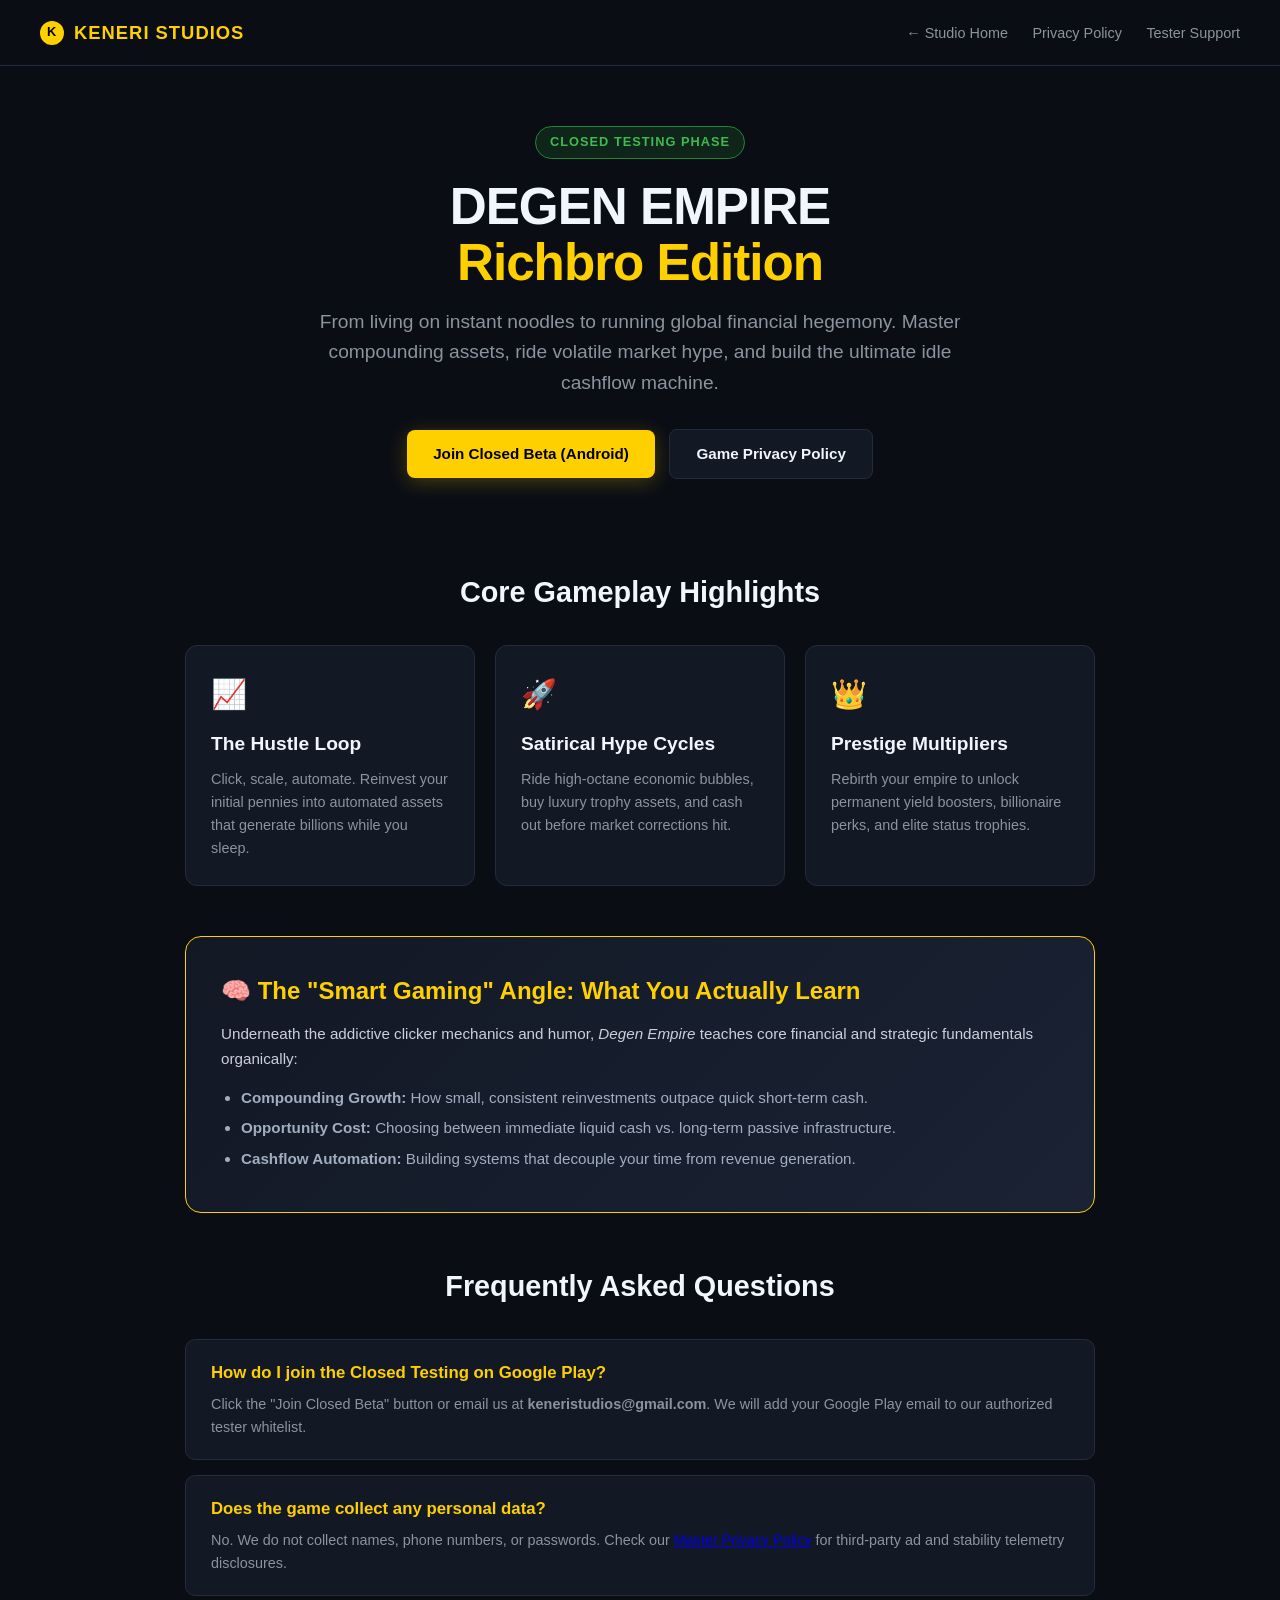
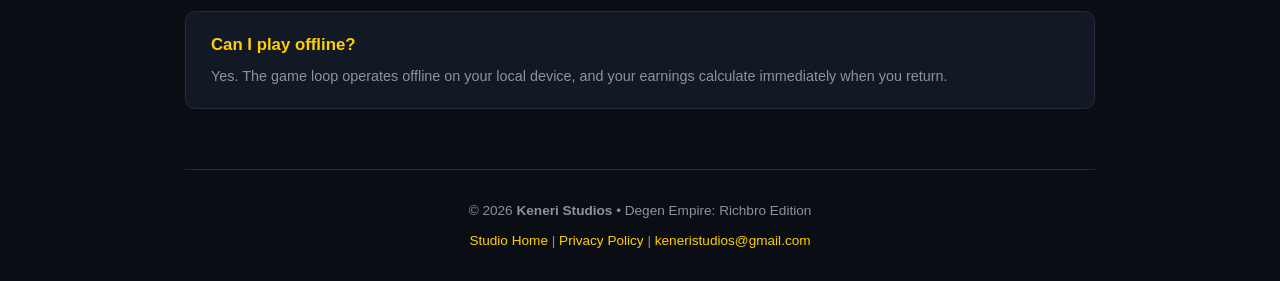
==== degen-empire.html @ 030a640e "Create degen-empire.html" ====
<!DOCTYPE html>
<html lang="en">
<head>
    <meta charset="UTF-8">
    <meta name="viewport" content="width=device-width, initial-scale=1.0">
    <title>Degen Empire: Richbro Edition | Keneri Studios</title>
    <meta name="description" content="Official game page for Degen Empire: Richbro Edition by Keneri Studios. Build your empire, master satirical economics, and dominate the leaderboard.">
    <style>
        :root {
            --bg-base: #0a0d14;
            --bg-card: #121824;
            --canary-gold: #ffd000;
            --canary-glow: rgba(255, 208, 0, 0.25);
            --text-main: #f0f6fc;
            --text-muted: #8b949e;
            --border-color: #232b3e;
            --accent-green: #238636;
        }

        * { box-sizing: border-box; margin: 0; padding: 0; }
        body { font-family: -apple-system, BlinkMacSystemFont, 'Segoe UI', Roboto, Helvetica, Arial, sans-serif; background-color: var(--bg-base); color: var(--text-main); line-height: 1.6; }
        
        nav { display: flex; justify-content: space-between; align-items: center; padding: 18px 40px; background: rgba(10, 13, 20, 0.95); border-bottom: 1px solid var(--border-color); }
        .logo { display: flex; align-items: center; gap: 10px; font-size: 1.15rem; font-weight: 800; color: var(--canary-gold); text-decoration: none; letter-spacing: 1px; }
        .logo-icon { width: 24px; height: 24px; background: var(--canary-gold); border-radius: 50%; display: inline-flex; align-items: center; justify-content: center; color: #000; font-weight: 900; font-size: 0.8rem; }
        .nav-links a { color: var(--text-muted); text-decoration: none; margin-left: 20px; font-size: 0.9rem; font-weight: 500; }
        .nav-links a:hover { color: var(--canary-gold); }

        .container { max-width: 950px; margin: 0 auto; padding: 0 20px; }

        /* Game Hero */
        .game-hero { text-align: center; padding: 60px 20px 40px; }
        .badge { display: inline-block; background: rgba(35, 134, 54, 0.2); border: 1px solid var(--accent-green); color: #3fb950; font-size: 0.8rem; font-weight: 700; padding: 5px 14px; border-radius: 20px; text-transform: uppercase; letter-spacing: 1px; margin-bottom: 20px; }
        .game-hero h1 { font-size: 3.2rem; font-weight: 900; line-height: 1.1; margin-bottom: 15px; letter-spacing: -1px; }
        .game-hero h1 span { color: var(--canary-gold); }
        .game-hero p { font-size: 1.2rem; color: var(--text-muted); max-width: 650px; margin: 0 auto 30px; }
        
        .btn { display: inline-flex; align-items: center; justify-content: center; padding: 12px 26px; border-radius: 8px; font-size: 0.95rem; font-weight: 700; text-decoration: none; transition: transform 0.15s; }
        .btn-primary { background: var(--canary-gold); color: #000; box-shadow: 0 4px 20px var(--canary-glow); }
        .btn-primary:hover { transform: translateY(-2px); }
        .btn-secondary { background: var(--bg-card); color: var(--text-main); border: 1px solid var(--border-color); margin-left: 10px; }
        .btn-secondary:hover { border-color: var(--canary-gold); }

        /* Highlights Grid */
        .section-title { font-size: 1.8rem; font-weight: 800; text-align: center; margin: 50px 0 30px; }
        .highlights-grid { display: grid; grid-template-columns: repeat(auto-fit, minmax(260px, 1fr)); gap: 20px; }
        .highlight-card { background: var(--bg-card); border: 1px solid var(--border-color); border-radius: 12px; padding: 25px; }
        .highlight-icon { font-size: 1.8rem; margin-bottom: 12px; }
        .highlight-card h3 { font-size: 1.2rem; color: var(--text-main); margin-bottom: 8px; }
        .highlight-card p { font-size: 0.9rem; color: var(--text-muted); }

        /* Edutainment Banner */
        .edu-box { background: linear-gradient(135deg, #121824 0%, #1a2234 100%); border: 1px solid var(--canary-gold); border-radius: 16px; padding: 35px; margin: 50px 0; }
        .edu-box h3 { font-size: 1.5rem; color: var(--canary-gold); margin-bottom: 12px; }
        .edu-box p { color: #ccd0db; font-size: 0.95rem; margin-bottom: 15px; }
        .edu-list { margin-left: 20px; color: #a0aec0; font-size: 0.95rem; }
        .edu-list li { margin-bottom: 6px; }

        /* FAQ */
        .faq-grid { display: grid; gap: 15px; margin-bottom: 50px; }
        .faq-card { background: var(--bg-card); border: 1px solid var(--border-color); border-radius: 10px; padding: 20px 25px; }
        .faq-card h4 { font-size: 1.05rem; color: var(--canary-gold); margin-bottom: 6px; }
        .faq-card p { font-size: 0.9rem; color: var(--text-muted); }

        footer { text-align: center; margin-top: 60px; color: var(--text-muted); font-size: 0.85rem; border-top: 1px solid var(--border-color); padding: 30px 20px; }
        footer a { color: var(--canary-gold); text-decoration: none; }
    </style>
</head>
<body>

    <nav>
        <a href="index.html" class="logo">
            <span class="logo-icon">K</span>
            KENERI STUDIOS
        </a>
        <div class="nav-links">
            <a href="index.html">&larr; Studio Home</a>
            <a href="privacy-policy.html">Privacy Policy</a>
            <a href="mailto:keneristudios@gmail.com">Tester Support</a>
        </div>
    </nav>

    <div class="container">

        <!-- Game Hero -->
        <div class="game-hero">
            <span class="badge">Closed Testing Phase</span>
            <h1>DEGEN EMPIRE<br><span>Richbro Edition</span></h1>
            <p>From living on instant noodles to running global financial hegemony. Master compounding assets, ride volatile market hype, and build the ultimate idle cashflow machine.</p>
            <div>
                <a href="mailto:keneristudios@gmail.com?subject=Degen%20Empire%20Closed%20Beta%20Tester%20Request" class="btn btn-primary">Join Closed Beta (Android)</a>
                <a href="privacy-policy.html" class="btn btn-secondary">Game Privacy Policy</a>
            </div>
        </div>

        <!-- Features Grid -->
        <h2 class="section-title">Core Gameplay Highlights</h2>
        <div class="highlights-grid">
            <div class="highlight-card">
                <div class="highlight-icon">📈</div>
                <h3>The Hustle Loop</h3>
                <p>Click, scale, automate. Reinvest your initial pennies into automated assets that generate billions while you sleep.</p>
            </div>
            <div class="highlight-card">
                <div class="highlight-icon">🚀</div>
                <h3>Satirical Hype Cycles</h3>
                <p>Ride high-octane economic bubbles, buy luxury trophy assets, and cash out before market corrections hit.</p>
            </div>
            <div class="highlight-card">
                <div class="highlight-icon">👑</div>
                <h3>Prestige Multipliers</h3>
                <p>Rebirth your empire to unlock permanent yield boosters, billionaire perks, and elite status trophies.</p>
            </div>
        </div>

        <!-- Edutainment Callout -->
        <div class="edu-box">
            <h3>🧠 The "Smart Gaming" Angle: What You Actually Learn</h3>
            <p>Underneath the addictive clicker mechanics and humor, <em>Degen Empire</em> teaches core financial and strategic fundamentals organically:</p>
            <ul class="edu-list">
                <li><strong>Compounding Growth:</strong> How small, consistent reinvestments outpace quick short-term cash.</li>
                <li><strong>Opportunity Cost:</strong> Choosing between immediate liquid cash vs. long-term passive infrastructure.</li>
                <li><strong>Cashflow Automation:</strong> Building systems that decouple your time from revenue generation.</li>
            </ul>
        </div>

        <!-- FAQ -->
        <h2 class="section-title">Frequently Asked Questions</h2>
        <div class="faq-grid">
            <div class="faq-card">
                <h4>How do I join the Closed Testing on Google Play?</h4>
                <p>Click the "Join Closed Beta" button or email us at <strong>keneristudios@gmail.com</strong>. We will add your Google Play email to our authorized tester whitelist.</p>
            </div>
            <div class="faq-card">
                <h4>Does the game collect any personal data?</h4>
                <p>No. We do not collect names, phone numbers, or passwords. Check our <a href="privacy-policy.html">Master Privacy Policy</a> for third-party ad and stability telemetry disclosures.</p>
            </div>
            <div class="faq-card">
                <h4>Can I play offline?</h4>
                <p>Yes. The game loop operates offline on your local device, and your earnings calculate immediately when you return.</p>
            </div>
        </div>

        <footer>
            <p>&copy; 2026 <strong>Keneri Studios</strong> &bull; Degen Empire: Richbro Edition</p>
            <p style="margin-top: 8px;"><a href="index.html">Studio Home</a> | <a href="privacy-policy.html">Privacy Policy</a> | <a href="mailto:keneristudios@gmail.com">keneristudios@gmail.com</a></p>
        </footer>

    </div>

</body>
</html>
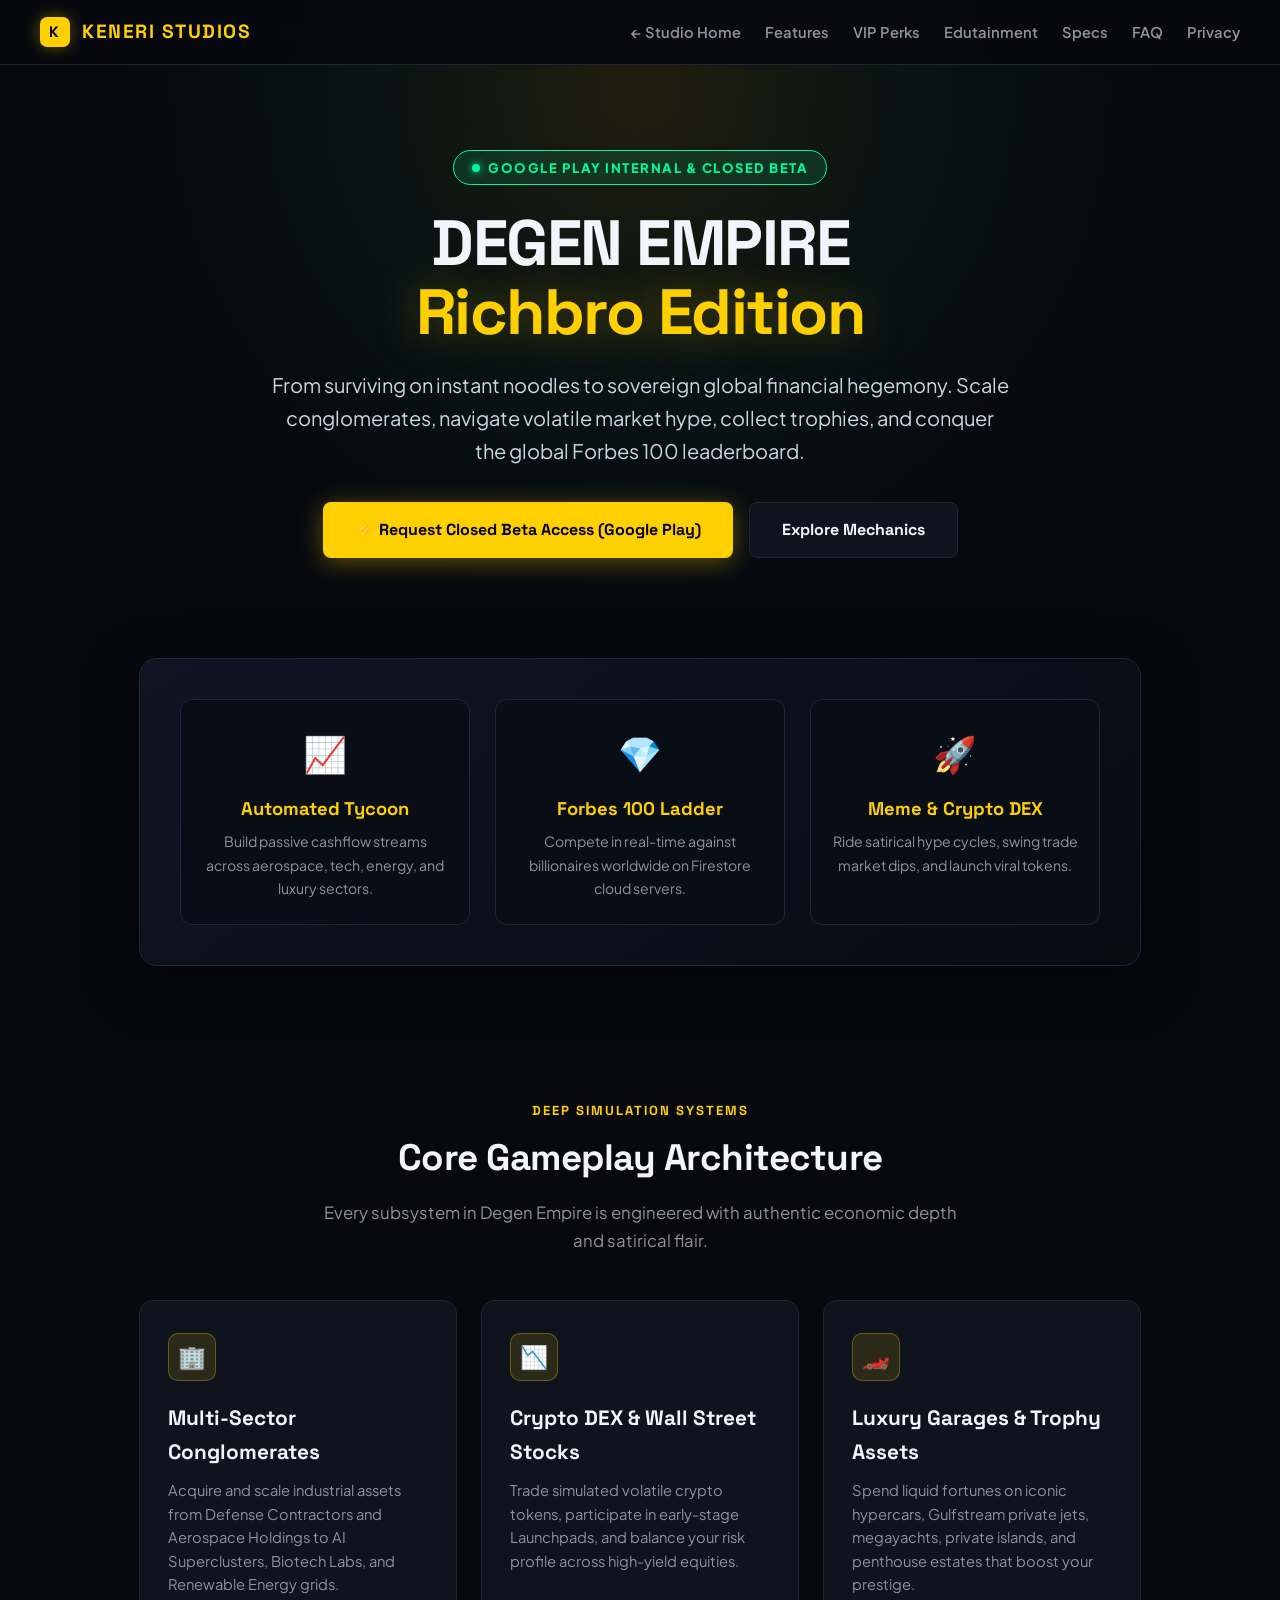
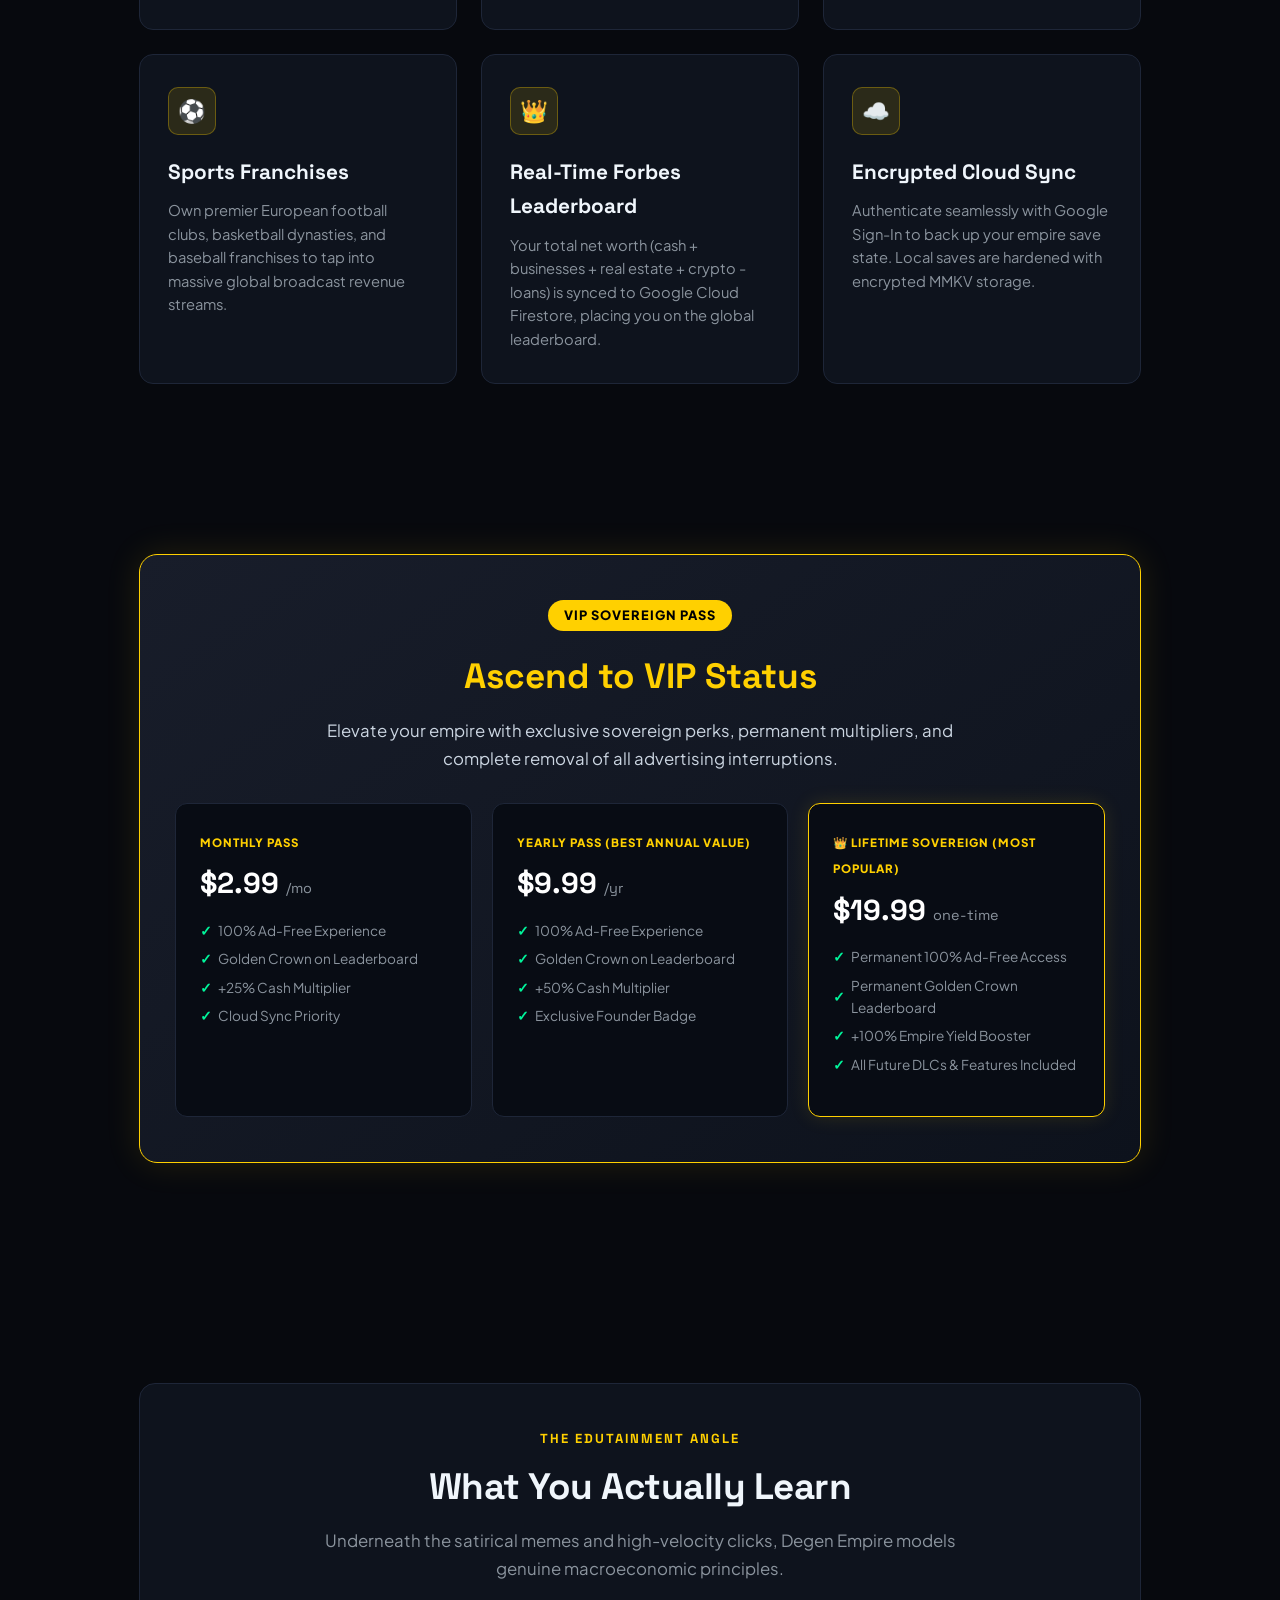
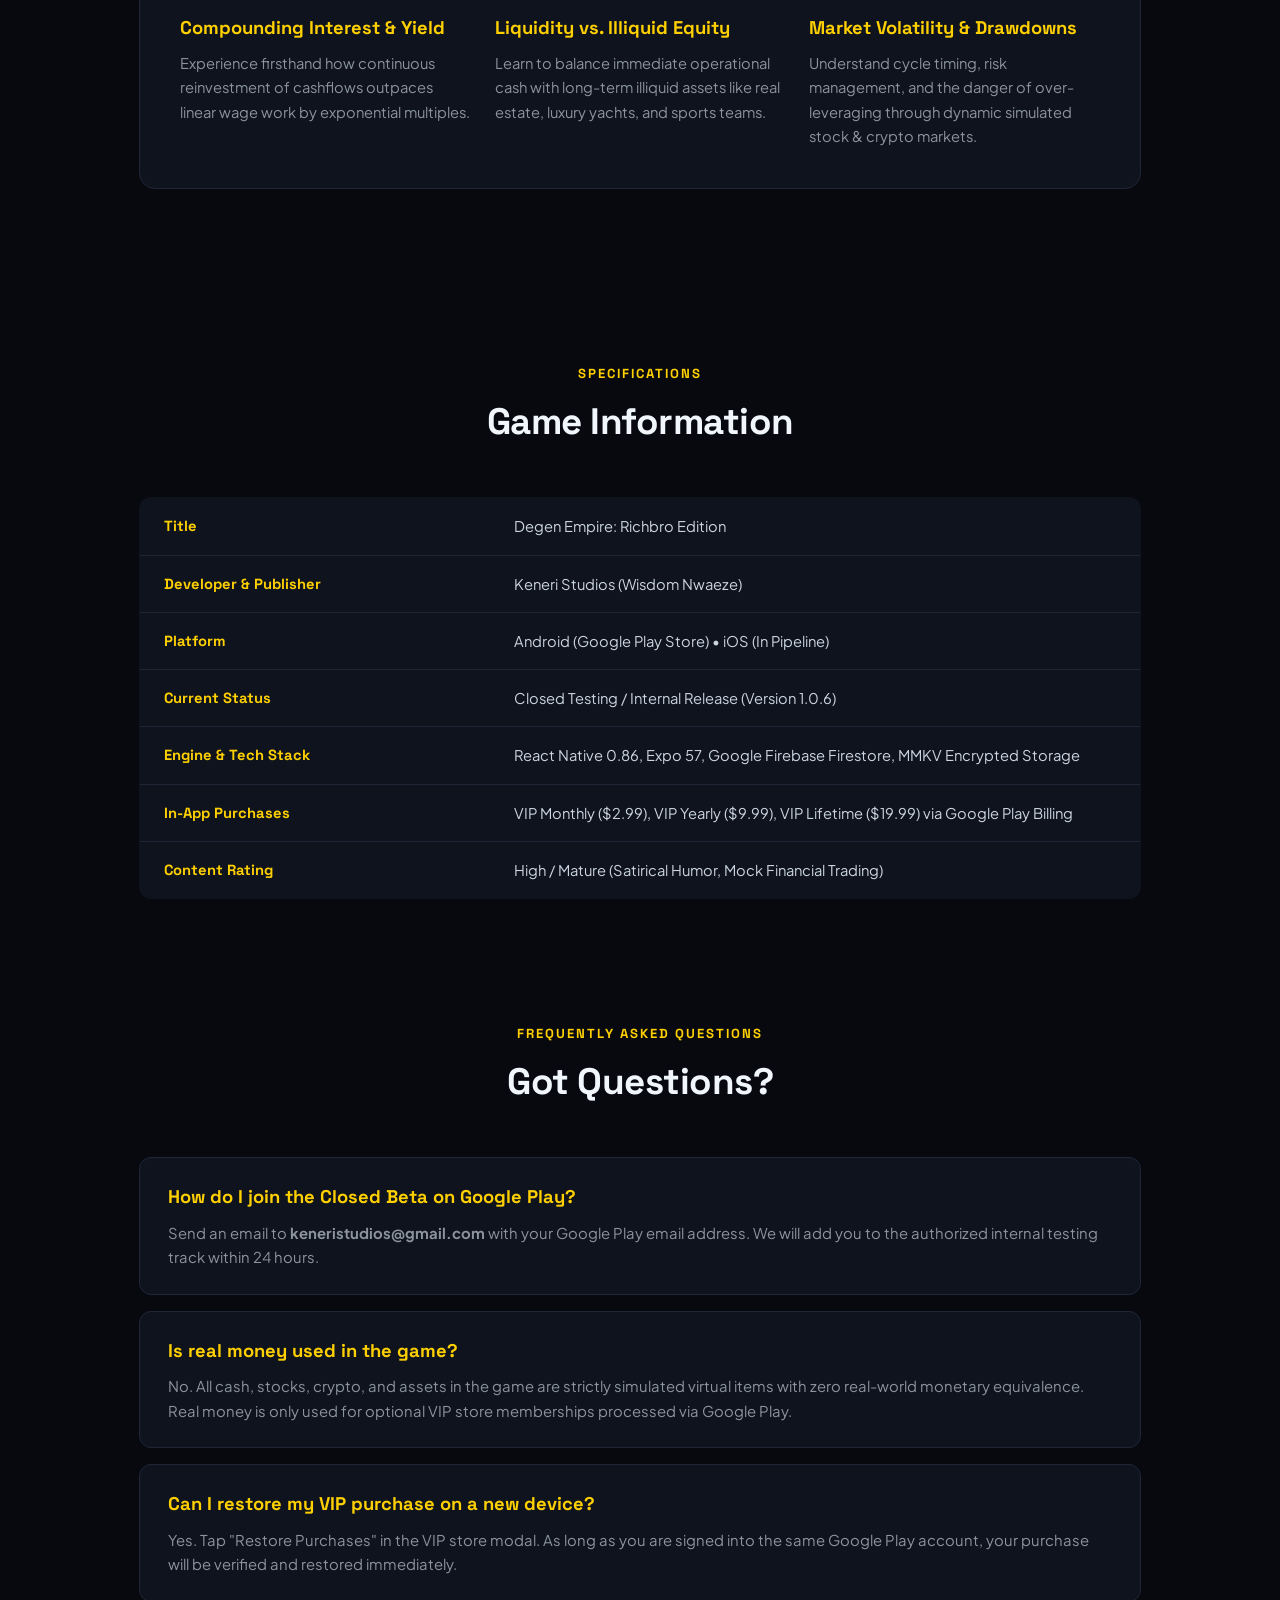
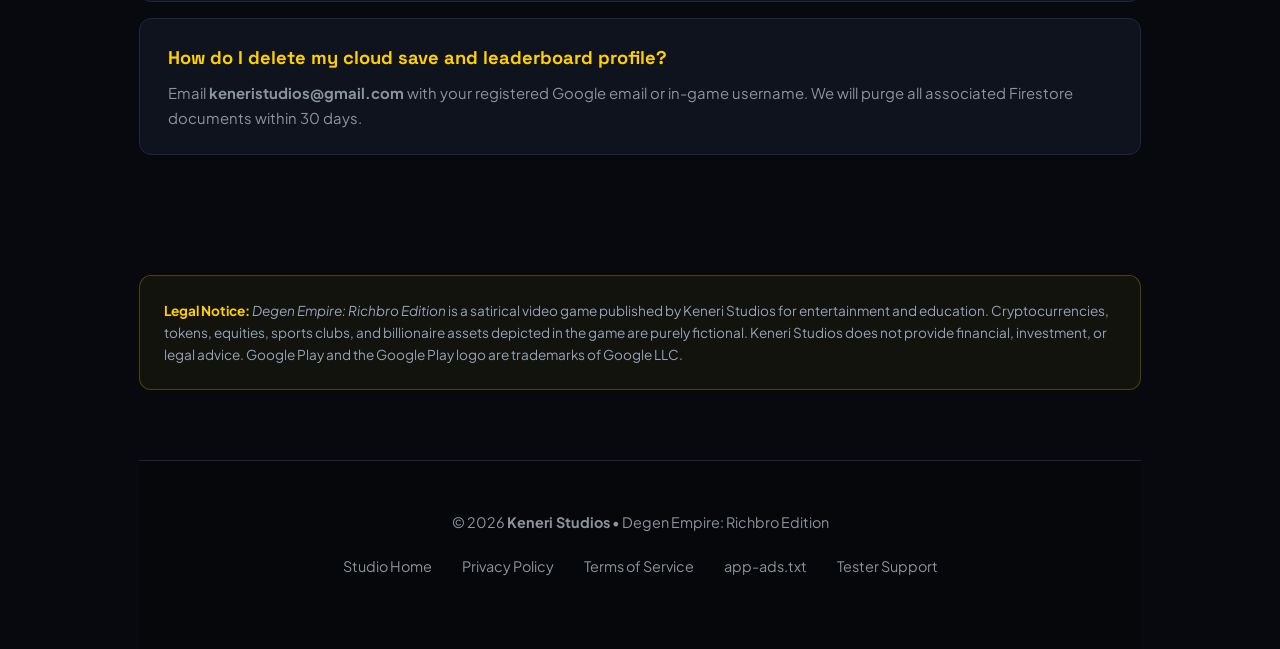
==== commit 7d6bc71b: "Redesign website: professional studio branding, comprehensive Degen Empire page, terms of service, a" ====
--- a/degen-empire.html
+++ b/degen-empire.html
@@ -3,71 +3,592 @@
 <head>
     <meta charset="UTF-8">
     <meta name="viewport" content="width=device-width, initial-scale=1.0">
-    <title>Degen Empire: Richbro Edition | Keneri Studios</title>
-    <meta name="description" content="Official game page for Degen Empire: Richbro Edition by Keneri Studios. Build your empire, master satirical economics, and dominate the leaderboard.">
+    <title>Degen Empire: Richbro Edition | Official Game Page | Keneri Studios</title>
+    <meta name="description" content="Official game page for Degen Empire: Richbro Edition by Keneri Studios. Master satirical economics, trade simulated crypto & stocks, scale conglomerates, and dominate the Forbes 100 leaderboard.">
+    <link rel="preconnect" href="https://fonts.googleapis.com">
+    <link rel="preconnect" href="https://fonts.gstatic.com" crossorigin>
+    <link href="https://fonts.googleapis.com/css2?family=Plus+Jakarta+Sans:wght@400;500;600;700;800;900&family=Space+Grotesk:wght@500;600;700;800;900&display=swap" rel="stylesheet">
     <style>
         :root {
-            --bg-base: #0a0d14;
-            --bg-card: #121824;
+            --bg-base: #07090e;
+            --bg-card: #0e131d;
+            --bg-card-glass: rgba(14, 19, 29, 0.75);
+            --bg-card-hover: #151d2c;
             --canary-gold: #ffd000;
-            --canary-glow: rgba(255, 208, 0, 0.25);
+            --canary-glow: rgba(255, 208, 0, 0.35);
+            --canary-muted: rgba(255, 208, 0, 0.12);
             --text-main: #f0f6fc;
             --text-muted: #8b949e;
-            --border-color: #232b3e;
-            --accent-green: #238636;
-        }
-
-        * { box-sizing: border-box; margin: 0; padding: 0; }
-        body { font-family: -apple-system, BlinkMacSystemFont, 'Segoe UI', Roboto, Helvetica, Arial, sans-serif; background-color: var(--bg-base); color: var(--text-main); line-height: 1.6; }
-        
-        nav { display: flex; justify-content: space-between; align-items: center; padding: 18px 40px; background: rgba(10, 13, 20, 0.95); border-bottom: 1px solid var(--border-color); }
-        .logo { display: flex; align-items: center; gap: 10px; font-size: 1.15rem; font-weight: 800; color: var(--canary-gold); text-decoration: none; letter-spacing: 1px; }
-        .logo-icon { width: 24px; height: 24px; background: var(--canary-gold); border-radius: 50%; display: inline-flex; align-items: center; justify-content: center; color: #000; font-weight: 900; font-size: 0.8rem; }
-        .nav-links a { color: var(--text-muted); text-decoration: none; margin-left: 20px; font-size: 0.9rem; font-weight: 500; }
-        .nav-links a:hover { color: var(--canary-gold); }
-
-        .container { max-width: 950px; margin: 0 auto; padding: 0 20px; }
+            --text-sub: #cbd5e1;
+            --border-color: #1e2638;
+            --border-glow: rgba(255, 208, 0, 0.25);
+            --accent-green: #00f59b;
+            --accent-cyan: #00d2ff;
+            --accent-purple: #9d4edd;
+        }
+
+        * { box-sizing: border-box; margin: 0; padding: 0; scroll-behavior: smooth; }
+        body {
+            font-family: 'Plus Jakarta Sans', -apple-system, BlinkMacSystemFont, 'Segoe UI', Roboto, sans-serif;
+            background-color: var(--bg-base);
+            color: var(--text-main);
+            line-height: 1.65;
+            -webkit-font-smoothing: antialiased;
+            overflow-x: hidden;
+        }
+
+        /* Ambient Background Glow */
+        .ambient-glow {
+            position: absolute;
+            top: 0;
+            left: 50%;
+            transform: translateX(-50%);
+            width: 100%;
+            max-width: 1100px;
+            height: 600px;
+            background: radial-gradient(circle at 50% 15%, rgba(255, 208, 0, 0.1) 0%, rgba(0, 245, 155, 0.04) 40%, transparent 70%);
+            pointer-events: none;
+            z-index: 0;
+        }
+
+        /* Navigation */
+        nav {
+            position: sticky;
+            top: 0;
+            z-index: 100;
+            display: flex;
+            justify-content: space-between;
+            align-items: center;
+            padding: 16px 40px;
+            background: rgba(7, 9, 14, 0.88);
+            backdrop-filter: blur(14px);
+            border-bottom: 1px solid var(--border-color);
+        }
+
+        .logo {
+            display: flex;
+            align-items: center;
+            gap: 12px;
+            font-size: 1.2rem;
+            font-weight: 800;
+            color: var(--canary-gold);
+            text-decoration: none;
+            letter-spacing: 1.5px;
+            font-family: 'Space Grotesk', sans-serif;
+        }
+
+        .logo-icon {
+            width: 30px;
+            height: 30px;
+            background: var(--canary-gold);
+            border-radius: 7px;
+            display: inline-flex;
+            align-items: center;
+            justify-content: center;
+            color: #000;
+            font-weight: 900;
+            font-size: 0.95rem;
+            box-shadow: 0 0 16px var(--canary-glow);
+        }
+
+        .nav-links {
+            display: flex;
+            gap: 24px;
+            align-items: center;
+        }
+
+        .nav-links a {
+            color: var(--text-muted);
+            text-decoration: none;
+            font-size: 0.92rem;
+            font-weight: 600;
+            transition: color 0.2s ease;
+        }
+
+        .nav-links a:hover {
+            color: var(--canary-gold);
+        }
+
+        .container {
+            max-width: 1050px;
+            margin: 0 auto;
+            padding: 0 24px;
+            position: relative;
+            z-index: 1;
+        }
 
         /* Game Hero */
-        .game-hero { text-align: center; padding: 60px 20px 40px; }
-        .badge { display: inline-block; background: rgba(35, 134, 54, 0.2); border: 1px solid var(--accent-green); color: #3fb950; font-size: 0.8rem; font-weight: 700; padding: 5px 14px; border-radius: 20px; text-transform: uppercase; letter-spacing: 1px; margin-bottom: 20px; }
-        .game-hero h1 { font-size: 3.2rem; font-weight: 900; line-height: 1.1; margin-bottom: 15px; letter-spacing: -1px; }
-        .game-hero h1 span { color: var(--canary-gold); }
-        .game-hero p { font-size: 1.2rem; color: var(--text-muted); max-width: 650px; margin: 0 auto 30px; }
-        
-        .btn { display: inline-flex; align-items: center; justify-content: center; padding: 12px 26px; border-radius: 8px; font-size: 0.95rem; font-weight: 700; text-decoration: none; transition: transform 0.15s; }
-        .btn-primary { background: var(--canary-gold); color: #000; box-shadow: 0 4px 20px var(--canary-glow); }
-        .btn-primary:hover { transform: translateY(-2px); }
-        .btn-secondary { background: var(--bg-card); color: var(--text-main); border: 1px solid var(--border-color); margin-left: 10px; }
-        .btn-secondary:hover { border-color: var(--canary-gold); }
-
-        /* Highlights Grid */
-        .section-title { font-size: 1.8rem; font-weight: 800; text-align: center; margin: 50px 0 30px; }
-        .highlights-grid { display: grid; grid-template-columns: repeat(auto-fit, minmax(260px, 1fr)); gap: 20px; }
-        .highlight-card { background: var(--bg-card); border: 1px solid var(--border-color); border-radius: 12px; padding: 25px; }
-        .highlight-icon { font-size: 1.8rem; margin-bottom: 12px; }
-        .highlight-card h3 { font-size: 1.2rem; color: var(--text-main); margin-bottom: 8px; }
-        .highlight-card p { font-size: 0.9rem; color: var(--text-muted); }
-
-        /* Edutainment Banner */
-        .edu-box { background: linear-gradient(135deg, #121824 0%, #1a2234 100%); border: 1px solid var(--canary-gold); border-radius: 16px; padding: 35px; margin: 50px 0; }
-        .edu-box h3 { font-size: 1.5rem; color: var(--canary-gold); margin-bottom: 12px; }
-        .edu-box p { color: #ccd0db; font-size: 0.95rem; margin-bottom: 15px; }
-        .edu-list { margin-left: 20px; color: #a0aec0; font-size: 0.95rem; }
-        .edu-list li { margin-bottom: 6px; }
+        .game-hero {
+            text-align: center;
+            padding: 85px 20px 60px;
+        }
+
+        .badge-beta {
+            display: inline-flex;
+            align-items: center;
+            gap: 8px;
+            background: rgba(0, 245, 155, 0.12);
+            border: 1px solid var(--accent-green);
+            color: var(--accent-green);
+            padding: 6px 18px;
+            border-radius: 50px;
+            font-size: 0.82rem;
+            font-weight: 800;
+            text-transform: uppercase;
+            letter-spacing: 1.5px;
+            margin-bottom: 24px;
+        }
+
+        .badge-beta span {
+            width: 8px;
+            height: 8px;
+            background: var(--accent-green);
+            border-radius: 50%;
+            display: inline-block;
+            box-shadow: 0 0 8px var(--accent-green);
+        }
+
+        .game-hero h1 {
+            font-family: 'Space Grotesk', sans-serif;
+            font-size: 4rem;
+            line-height: 1.08;
+            font-weight: 900;
+            margin-bottom: 20px;
+            letter-spacing: -1.5px;
+        }
+
+        .game-hero h1 span.gold {
+            color: var(--canary-gold);
+            text-shadow: 0 0 45px var(--canary-glow);
+        }
+
+        .game-hero p {
+            font-size: 1.25rem;
+            color: var(--text-sub);
+            max-width: 740px;
+            margin: 0 auto 35px;
+        }
+
+        .hero-actions {
+            display: flex;
+            justify-content: center;
+            gap: 16px;
+            flex-wrap: wrap;
+        }
+
+        /* Buttons */
+        .btn {
+            display: inline-flex;
+            align-items: center;
+            justify-content: center;
+            gap: 10px;
+            padding: 14px 32px;
+            border-radius: 8px;
+            font-size: 1rem;
+            font-weight: 700;
+            text-decoration: none;
+            transition: all 0.2s ease;
+            cursor: pointer;
+            font-family: 'Space Grotesk', sans-serif;
+        }
+
+        .btn-primary {
+            background: var(--canary-gold);
+            color: #000;
+            box-shadow: 0 4px 25px var(--canary-glow);
+        }
+
+        .btn-primary:hover {
+            transform: translateY(-2px);
+            box-shadow: 0 6px 30px rgba(255, 208, 0, 0.5);
+        }
+
+        .btn-secondary {
+            background: var(--bg-card);
+            color: var(--text-main);
+            border: 1px solid var(--border-color);
+        }
+
+        .btn-secondary:hover {
+            background: var(--bg-card-hover);
+            border-color: var(--canary-gold);
+            transform: translateY(-2px);
+        }
+
+        /* Hero Visual Mockup Card */
+        .mockup-card {
+            background: linear-gradient(145deg, #101524 0%, #080b12 100%);
+            border: 1px solid var(--border-color);
+            border-radius: 18px;
+            padding: 40px;
+            margin: 40px 0 70px;
+            display: grid;
+            grid-template-columns: repeat(3, 1fr);
+            gap: 25px;
+            text-align: center;
+            box-shadow: 0 15px 50px rgba(0, 0, 0, 0.6);
+        }
+
+        .mockup-item {
+            background: #090d16;
+            border: 1px solid var(--border-color);
+            border-radius: 12px;
+            padding: 24px 20px;
+            transition: border-color 0.2s ease;
+        }
+
+        .mockup-item:hover {
+            border-color: var(--canary-gold);
+        }
+
+        .mockup-item-icon {
+            font-size: 2.2rem;
+            margin-bottom: 12px;
+        }
+
+        .mockup-item h4 {
+            font-family: 'Space Grotesk', sans-serif;
+            font-size: 1.15rem;
+            color: var(--canary-gold);
+            margin-bottom: 6px;
+        }
+
+        .mockup-item p {
+            color: var(--text-muted);
+            font-size: 0.88rem;
+        }
+
+        /* Section Global */
+        section {
+            padding: 60px 0;
+        }
+
+        .section-header {
+            text-align: center;
+            margin-bottom: 45px;
+        }
+
+        .section-tag {
+            color: var(--canary-gold);
+            font-size: 0.82rem;
+            font-weight: 800;
+            text-transform: uppercase;
+            letter-spacing: 2px;
+            font-family: 'Space Grotesk', sans-serif;
+        }
+
+        .section-title {
+            font-family: 'Space Grotesk', sans-serif;
+            font-size: 2.3rem;
+            font-weight: 800;
+            margin-top: 6px;
+            letter-spacing: -0.5px;
+        }
+
+        .section-desc {
+            color: var(--text-muted);
+            font-size: 1.05rem;
+            max-width: 650px;
+            margin: 10px auto 0;
+        }
+
+        /* Game Features Detailed Grid */
+        .features-grid {
+            display: grid;
+            grid-template-columns: repeat(auto-fit, minmax(310px, 1fr));
+            gap: 24px;
+        }
+
+        .feature-card {
+            background: var(--bg-card);
+            border: 1px solid var(--border-color);
+            padding: 32px 28px;
+            border-radius: 14px;
+            transition: all 0.25s ease;
+            position: relative;
+        }
+
+        .feature-card:hover {
+            border-color: var(--border-glow);
+            transform: translateY(-3px);
+            background: var(--bg-card-hover);
+        }
+
+        .feature-icon-badge {
+            width: 48px;
+            height: 48px;
+            background: var(--canary-muted);
+            border: 1px solid rgba(255, 208, 0, 0.3);
+            border-radius: 10px;
+            display: flex;
+            align-items: center;
+            justify-content: center;
+            font-size: 1.4rem;
+            margin-bottom: 20px;
+        }
+
+        .feature-card h3 {
+            font-family: 'Space Grotesk', sans-serif;
+            font-size: 1.3rem;
+            margin-bottom: 10px;
+            color: var(--text-main);
+        }
+
+        .feature-card p {
+            color: var(--text-muted);
+            font-size: 0.92rem;
+            line-height: 1.6;
+        }
+
+        /* VIP Tier Box */
+        .vip-box {
+            background: linear-gradient(145deg, #181d2a 0%, #0d121c 100%);
+            border: 1px solid var(--canary-gold);
+            border-radius: 18px;
+            padding: 45px 35px;
+            margin: 50px 0;
+            box-shadow: 0 0 35px var(--canary-muted);
+            text-align: center;
+        }
+
+        .vip-badge {
+            display: inline-block;
+            background: var(--canary-gold);
+            color: #000;
+            font-size: 0.8rem;
+            font-weight: 800;
+            padding: 5px 16px;
+            border-radius: 20px;
+            text-transform: uppercase;
+            letter-spacing: 1px;
+            margin-bottom: 16px;
+        }
+
+        .vip-box h3 {
+            font-family: 'Space Grotesk', sans-serif;
+            font-size: 2.2rem;
+            font-weight: 900;
+            color: var(--canary-gold);
+            margin-bottom: 12px;
+        }
+
+        .vip-box p {
+            color: var(--text-sub);
+            max-width: 650px;
+            margin: 0 auto 30px;
+            font-size: 1.05rem;
+        }
+
+        .vip-tiers-grid {
+            display: grid;
+            grid-template-columns: repeat(3, 1fr);
+            gap: 20px;
+            text-align: left;
+        }
+
+        .tier-card {
+            background: #080c14;
+            border: 1px solid var(--border-color);
+            border-radius: 12px;
+            padding: 24px;
+            display: flex;
+            flex-direction: column;
+            justify-content: space-between;
+        }
+
+        .tier-card.featured {
+            border-color: var(--canary-gold);
+            box-shadow: 0 0 20px var(--canary-muted);
+        }
+
+        .tier-tag {
+            font-size: 0.72rem;
+            font-weight: 800;
+            text-transform: uppercase;
+            color: var(--canary-gold);
+            letter-spacing: 1px;
+        }
+
+        .tier-price {
+            font-family: 'Space Grotesk', sans-serif;
+            font-size: 1.8rem;
+            font-weight: 900;
+            color: #fff;
+            margin: 6px 0 12px;
+        }
+
+        .tier-perks {
+            list-style: none;
+            font-size: 0.85rem;
+            color: var(--text-muted);
+            margin-bottom: 16px;
+        }
+
+        .tier-perks li {
+            margin-bottom: 6px;
+            display: flex;
+            align-items: center;
+            gap: 6px;
+        }
+
+        .tier-perks li::before {
+            content: '✓';
+            color: var(--accent-green);
+            font-weight: 800;
+        }
+
+        /* Edutainment Breakdown */
+        .edu-container {
+            background: var(--bg-card);
+            border: 1px solid var(--border-color);
+            border-radius: 16px;
+            padding: 40px;
+            margin: 50px 0;
+        }
+
+        .edu-grid {
+            display: grid;
+            grid-template-columns: repeat(auto-fit, minmax(280px, 1fr));
+            gap: 24px;
+            margin-top: 30px;
+        }
+
+        .edu-item h4 {
+            font-family: 'Space Grotesk', sans-serif;
+            font-size: 1.15rem;
+            color: var(--canary-gold);
+            margin-bottom: 8px;
+        }
+
+        .edu-item p {
+            color: var(--text-muted);
+            font-size: 0.92rem;
+        }
+
+        /* Game Specs */
+        .specs-table {
+            width: 100%;
+            border-collapse: collapse;
+            background: var(--bg-card);
+            border: 1px solid var(--border-color);
+            border-radius: 12px;
+            overflow: hidden;
+            margin-top: 25px;
+        }
+
+        .specs-table tr {
+            border-bottom: 1px solid var(--border-color);
+        }
+
+        .specs-table tr:last-child {
+            border-bottom: none;
+        }
+
+        .specs-table td {
+            padding: 16px 24px;
+            font-size: 0.92rem;
+        }
+
+        .specs-table td.label {
+            font-weight: 700;
+            color: var(--canary-gold);
+            width: 35%;
+            font-family: 'Space Grotesk', sans-serif;
+        }
+
+        .specs-table td.value {
+            color: var(--text-sub);
+        }
 
         /* FAQ */
-        .faq-grid { display: grid; gap: 15px; margin-bottom: 50px; }
-        .faq-card { background: var(--bg-card); border: 1px solid var(--border-color); border-radius: 10px; padding: 20px 25px; }
-        .faq-card h4 { font-size: 1.05rem; color: var(--canary-gold); margin-bottom: 6px; }
-        .faq-card p { font-size: 0.9rem; color: var(--text-muted); }
-
-        footer { text-align: center; margin-top: 60px; color: var(--text-muted); font-size: 0.85rem; border-top: 1px solid var(--border-color); padding: 30px 20px; }
-        footer a { color: var(--canary-gold); text-decoration: none; }
+        .faq-grid {
+            display: grid;
+            gap: 16px;
+            margin-top: 30px;
+        }
+
+        .faq-card {
+            background: var(--bg-card);
+            border: 1px solid var(--border-color);
+            border-radius: 12px;
+            padding: 24px 28px;
+        }
+
+        .faq-card h4 {
+            font-family: 'Space Grotesk', sans-serif;
+            font-size: 1.15rem;
+            color: var(--canary-gold);
+            margin-bottom: 8px;
+        }
+
+        .faq-card p {
+            font-size: 0.93rem;
+            color: var(--text-muted);
+        }
+
+        /* Legal Disclaimer Box */
+        .legal-box {
+            background: rgba(255, 208, 0, 0.05);
+            border: 1px solid rgba(255, 208, 0, 0.25);
+            border-radius: 12px;
+            padding: 24px;
+            margin: 60px 0 20px;
+            font-size: 0.85rem;
+            color: #94a3b8;
+            line-height: 1.6;
+        }
+
+        .legal-box strong {
+            color: var(--canary-gold);
+        }
+
+        /* Footer */
+        footer {
+            border-top: 1px solid var(--border-color);
+            padding: 50px 20px;
+            text-align: center;
+            color: var(--text-muted);
+            font-size: 0.9rem;
+            margin-top: 70px;
+            background: #05070a;
+        }
+
+        footer a {
+            color: var(--canary-gold);
+            text-decoration: none;
+        }
+
+        footer a:hover {
+            text-decoration: underline;
+        }
+
+        .footer-nav {
+            margin: 20px 0;
+        }
+
+        .footer-nav a {
+            margin: 0 14px;
+            color: var(--text-muted);
+        }
+
+        .footer-nav a:hover {
+            color: var(--canary-gold);
+        }
+
+        @media (max-width: 900px) {
+            .game-hero h1 { font-size: 3rem; }
+            .mockup-card { grid-template-columns: 1fr; gap: 15px; padding: 25px; }
+            .vip-tiers-grid { grid-template-columns: 1fr; }
+            nav { padding: 16px 20px; }
+            .nav-links { display: none; }
+        }
     </style>
 </head>
 <body>
 
+    <div class="ambient-glow"></div>
+
+    <!-- Navigation -->
     <nav>
         <a href="index.html" class="logo">
             <span class="logo-icon">K</span>
@@ -75,75 +596,261 @@
         </a>
         <div class="nav-links">
             <a href="index.html">&larr; Studio Home</a>
-            <a href="privacy-policy.html">Privacy Policy</a>
-            <a href="mailto:keneristudios@gmail.com">Tester Support</a>
+            <a href="#features">Features</a>
+            <a href="#vip">VIP Perks</a>
+            <a href="#edutainment">Edutainment</a>
+            <a href="#specs">Specs</a>
+            <a href="#faq">FAQ</a>
+            <a href="privacy-policy.html">Privacy</a>
         </div>
     </nav>
 
     <div class="container">
 
-        <!-- Game Hero -->
+        <!-- Hero -->
         <div class="game-hero">
-            <span class="badge">Closed Testing Phase</span>
-            <h1>DEGEN EMPIRE<br><span>Richbro Edition</span></h1>
-            <p>From living on instant noodles to running global financial hegemony. Master compounding assets, ride volatile market hype, and build the ultimate idle cashflow machine.</p>
-            <div>
-                <a href="mailto:keneristudios@gmail.com?subject=Degen%20Empire%20Closed%20Beta%20Tester%20Request" class="btn btn-primary">Join Closed Beta (Android)</a>
-                <a href="privacy-policy.html" class="btn btn-secondary">Game Privacy Policy</a>
+            <div class="badge-beta">
+                <span></span> Google Play Internal & Closed Beta
+            </div>
+            <h1>DEGEN EMPIRE<br><span class="gold">Richbro Edition</span></h1>
+            <p>From surviving on instant noodles to sovereign global financial hegemony. Scale conglomerates, navigate volatile market hype, collect trophies, and conquer the global Forbes 100 leaderboard.</p>
+            
+            <div class="hero-actions">
+                <a href="mailto:keneristudios@gmail.com?subject=Degen%20Empire%20Closed%20Beta%20Access%20Request" class="btn btn-primary">
+                    ⚡ Request Closed Beta Access (Google Play)
+                </a>
+                <a href="#features" class="btn btn-secondary">Explore Mechanics</a>
             </div>
         </div>
 
-        <!-- Features Grid -->
-        <h2 class="section-title">Core Gameplay Highlights</h2>
-        <div class="highlights-grid">
-            <div class="highlight-card">
-                <div class="highlight-icon">📈</div>
-                <h3>The Hustle Loop</h3>
-                <p>Click, scale, automate. Reinvest your initial pennies into automated assets that generate billions while you sleep.</p>
-            </div>
-            <div class="highlight-card">
-                <div class="highlight-icon">🚀</div>
-                <h3>Satirical Hype Cycles</h3>
-                <p>Ride high-octane economic bubbles, buy luxury trophy assets, and cash out before market corrections hit.</p>
-            </div>
-            <div class="highlight-card">
-                <div class="highlight-icon">👑</div>
-                <h3>Prestige Multipliers</h3>
-                <p>Rebirth your empire to unlock permanent yield boosters, billionaire perks, and elite status trophies.</p>
+        <!-- 3-Pillar Mockup Grid -->
+        <div class="mockup-card">
+            <div class="mockup-item">
+                <div class="mockup-item-icon">📈</div>
+                <h4>Automated Tycoon</h4>
+                <p>Build passive cashflow streams across aerospace, tech, energy, and luxury sectors.</p>
+            </div>
+            <div class="mockup-item">
+                <div class="mockup-item-icon">💎</div>
+                <h4>Forbes 100 Ladder</h4>
+                <p>Compete in real-time against billionaires worldwide on Firestore cloud servers.</p>
+            </div>
+            <div class="mockup-item">
+                <div class="mockup-item-icon">🚀</div>
+                <h4>Meme & Crypto DEX</h4>
+                <p>Ride satirical hype cycles, swing trade market dips, and launch viral tokens.</p>
             </div>
         </div>
 
-        <!-- Edutainment Callout -->
-        <div class="edu-box">
-            <h3>🧠 The "Smart Gaming" Angle: What You Actually Learn</h3>
-            <p>Underneath the addictive clicker mechanics and humor, <em>Degen Empire</em> teaches core financial and strategic fundamentals organically:</p>
-            <ul class="edu-list">
-                <li><strong>Compounding Growth:</strong> How small, consistent reinvestments outpace quick short-term cash.</li>
-                <li><strong>Opportunity Cost:</strong> Choosing between immediate liquid cash vs. long-term passive infrastructure.</li>
-                <li><strong>Cashflow Automation:</strong> Building systems that decouple your time from revenue generation.</li>
-            </ul>
+        <!-- Detailed Feature Modules -->
+        <section id="features">
+            <div class="section-header">
+                <span class="section-tag">Deep Simulation Systems</span>
+                <h2 class="section-title">Core Gameplay Architecture</h2>
+                <p class="section-desc">Every subsystem in Degen Empire is engineered with authentic economic depth and satirical flair.</p>
+            </div>
+
+            <div class="features-grid">
+                <div class="feature-card">
+                    <div class="feature-icon-badge">🏢</div>
+                    <h3>Multi-Sector Conglomerates</h3>
+                    <p>Acquire and scale industrial assets from Defense Contractors and Aerospace Holdings to AI Superclusters, Biotech Labs, and Renewable Energy grids.</p>
+                </div>
+
+                <div class="feature-card">
+                    <div class="feature-icon-badge">📉</div>
+                    <h3>Crypto DEX & Wall Street Stocks</h3>
+                    <p>Trade simulated volatile crypto tokens, participate in early-stage Launchpads, and balance your risk profile across high-yield equities.</p>
+                </div>
+
+                <div class="feature-card">
+                    <div class="feature-icon-badge">🏎️</div>
+                    <h3>Luxury Garages & Trophy Assets</h3>
+                    <p>Spend liquid fortunes on iconic hypercars, Gulfstream private jets, megayachts, private islands, and penthouse estates that boost your prestige.</p>
+                </div>
+
+                <div class="feature-card">
+                    <div class="feature-icon-badge">⚽</div>
+                    <h3>Sports Franchises</h3>
+                    <p>Own premier European football clubs, basketball dynasties, and baseball franchises to tap into massive global broadcast revenue streams.</p>
+                </div>
+
+                <div class="feature-card">
+                    <div class="feature-icon-badge">👑</div>
+                    <h3>Real-Time Forbes Leaderboard</h3>
+                    <p>Your total net worth (cash + businesses + real estate + crypto - loans) is synced to Google Cloud Firestore, placing you on the global leaderboard.</p>
+                </div>
+
+                <div class="feature-card">
+                    <div class="feature-icon-badge">☁️</div>
+                    <h3>Encrypted Cloud Sync</h3>
+                    <p>Authenticate seamlessly with Google Sign-In to back up your empire save state. Local saves are hardened with encrypted MMKV storage.</p>
+                </div>
+            </div>
+        </section>
+
+        <!-- VIP Membership Section -->
+        <section id="vip">
+            <div class="vip-box">
+                <span class="vip-badge">VIP Sovereign Pass</span>
+                <h3>Ascend to VIP Status</h3>
+                <p>Elevate your empire with exclusive sovereign perks, permanent multipliers, and complete removal of all advertising interruptions.</p>
+
+                <div class="vip-tiers-grid">
+                    <div class="tier-card">
+                        <div>
+                            <span class="tier-tag">Monthly Pass</span>
+                            <div class="tier-price">$2.99 <span style="font-size: 0.9rem; color: var(--text-muted); font-weight: normal;">/mo</span></div>
+                            <ul class="tier-perks">
+                                <li>100% Ad-Free Experience</li>
+                                <li>Golden Crown on Leaderboard</li>
+                                <li>+25% Cash Multiplier</li>
+                                <li>Cloud Sync Priority</li>
+                            </ul>
+                        </div>
+                    </div>
+
+                    <div class="tier-card">
+                        <div>
+                            <span class="tier-tag">Yearly Pass (Best Annual Value)</span>
+                            <div class="tier-price">$9.99 <span style="font-size: 0.9rem; color: var(--text-muted); font-weight: normal;">/yr</span></div>
+                            <ul class="tier-perks">
+                                <li>100% Ad-Free Experience</li>
+                                <li>Golden Crown on Leaderboard</li>
+                                <li>+50% Cash Multiplier</li>
+                                <li>Exclusive Founder Badge</li>
+                            </ul>
+                        </div>
+                    </div>
+
+                    <div class="tier-card featured">
+                        <div>
+                            <span class="tier-tag">👑 Lifetime Sovereign (Most Popular)</span>
+                            <div class="tier-price">$19.99 <span style="font-size: 0.9rem; color: var(--text-muted); font-weight: normal;">one-time</span></div>
+                            <ul class="tier-perks">
+                                <li>Permanent 100% Ad-Free Access</li>
+                                <li>Permanent Golden Crown Leaderboard</li>
+                                <li>+100% Empire Yield Booster</li>
+                                <li>All Future DLCs & Features Included</li>
+                            </ul>
+                        </div>
+                    </div>
+                </div>
+            </div>
+        </section>
+
+        <!-- Edutainment Breakdown -->
+        <section id="edutainment">
+            <div class="edu-container">
+                <div class="section-header" style="margin-bottom: 10px;">
+                    <span class="section-tag">The Edutainment Angle</span>
+                    <h2 class="section-title">What You Actually Learn</h2>
+                    <p class="section-desc">Underneath the satirical memes and high-velocity clicks, Degen Empire models genuine macroeconomic principles.</p>
+                </div>
+
+                <div class="edu-grid">
+                    <div class="edu-item">
+                        <h4>Compounding Interest & Yield</h4>
+                        <p>Experience firsthand how continuous reinvestment of cashflows outpaces linear wage work by exponential multiples.</p>
+                    </div>
+
+                    <div class="edu-item">
+                        <h4>Liquidity vs. Illiquid Equity</h4>
+                        <p>Learn to balance immediate operational cash with long-term illiquid assets like real estate, luxury yachts, and sports teams.</p>
+                    </div>
+
+                    <div class="edu-item">
+                        <h4>Market Volatility & Drawdowns</h4>
+                        <p>Understand cycle timing, risk management, and the danger of over-leveraging through dynamic simulated stock & crypto markets.</p>
+                    </div>
+                </div>
+            </div>
+        </section>
+
+        <!-- Technical Specs -->
+        <section id="specs">
+            <div class="section-header">
+                <span class="section-tag">Specifications</span>
+                <h2 class="section-title">Game Information</h2>
+            </div>
+
+            <table class="specs-table">
+                <tr>
+                    <td class="label">Title</td>
+                    <td class="value">Degen Empire: Richbro Edition</td>
+                </tr>
+                <tr>
+                    <td class="label">Developer & Publisher</td>
+                    <td class="value">Keneri Studios (Wisdom Nwaeze)</td>
+                </tr>
+                <tr>
+                    <td class="label">Platform</td>
+                    <td class="value">Android (Google Play Store) &bull; iOS (In Pipeline)</td>
+                </tr>
+                <tr>
+                    <td class="label">Current Status</td>
+                    <td class="value">Closed Testing / Internal Release (Version 1.0.6)</td>
+                </tr>
+                <tr>
+                    <td class="label">Engine & Tech Stack</td>
+                    <td class="value">React Native 0.86, Expo 57, Google Firebase Firestore, MMKV Encrypted Storage</td>
+                </tr>
+                <tr>
+                    <td class="label">In-App Purchases</td>
+                    <td class="value">VIP Monthly ($2.99), VIP Yearly ($9.99), VIP Lifetime ($19.99) via Google Play Billing</td>
+                </tr>
+                <tr>
+                    <td class="label">Content Rating</td>
+                    <td class="value">High / Mature (Satirical Humor, Mock Financial Trading)</td>
+                </tr>
+            </table>
+        </section>
+
+        <!-- FAQ -->
+        <section id="faq">
+            <div class="section-header">
+                <span class="section-tag">Frequently Asked Questions</span>
+                <h2 class="section-title">Got Questions?</h2>
+            </div>
+
+            <div class="faq-grid">
+                <div class="faq-card">
+                    <h4>How do I join the Closed Beta on Google Play?</h4>
+                    <p>Send an email to <strong>keneristudios@gmail.com</strong> with your Google Play email address. We will add you to the authorized internal testing track within 24 hours.</p>
+                </div>
+
+                <div class="faq-card">
+                    <h4>Is real money used in the game?</h4>
+                    <p>No. All cash, stocks, crypto, and assets in the game are strictly simulated virtual items with zero real-world monetary equivalence. Real money is only used for optional VIP store memberships processed via Google Play.</p>
+                </div>
+
+                <div class="faq-card">
+                    <h4>Can I restore my VIP purchase on a new device?</h4>
+                    <p>Yes. Tap "Restore Purchases" in the VIP store modal. As long as you are signed into the same Google Play account, your purchase will be verified and restored immediately.</p>
+                </div>
+
+                <div class="faq-card">
+                    <h4>How do I delete my cloud save and leaderboard profile?</h4>
+                    <p>Email <strong>keneristudios@gmail.com</strong> with your registered Google email or in-game username. We will purge all associated Firestore documents within 30 days.</p>
+                </div>
+            </div>
+        </section>
+
+        <!-- Legal Disclaimer -->
+        <div class="legal-box">
+            <strong>Legal Notice:</strong> <em>Degen Empire: Richbro Edition</em> is a satirical video game published by Keneri Studios for entertainment and education. Cryptocurrencies, tokens, equities, sports clubs, and billionaire assets depicted in the game are purely fictional. Keneri Studios does not provide financial, investment, or legal advice. Google Play and the Google Play logo are trademarks of Google LLC.
         </div>
 
-        <!-- FAQ -->
-        <h2 class="section-title">Frequently Asked Questions</h2>
-        <div class="faq-grid">
-            <div class="faq-card">
-                <h4>How do I join the Closed Testing on Google Play?</h4>
-                <p>Click the "Join Closed Beta" button or email us at <strong>keneristudios@gmail.com</strong>. We will add your Google Play email to our authorized tester whitelist.</p>
-            </div>
-            <div class="faq-card">
-                <h4>Does the game collect any personal data?</h4>
-                <p>No. We do not collect names, phone numbers, or passwords. Check our <a href="privacy-policy.html">Master Privacy Policy</a> for third-party ad and stability telemetry disclosures.</p>
-            </div>
-            <div class="faq-card">
-                <h4>Can I play offline?</h4>
-                <p>Yes. The game loop operates offline on your local device, and your earnings calculate immediately when you return.</p>
-            </div>
-        </div>
-
+        <!-- Footer -->
         <footer>
             <p>&copy; 2026 <strong>Keneri Studios</strong> &bull; Degen Empire: Richbro Edition</p>
-            <p style="margin-top: 8px;"><a href="index.html">Studio Home</a> | <a href="privacy-policy.html">Privacy Policy</a> | <a href="mailto:keneristudios@gmail.com">keneristudios@gmail.com</a></p>
+            <div class="footer-nav">
+                <a href="index.html">Studio Home</a>
+                <a href="privacy-policy.html">Privacy Policy</a>
+                <a href="terms.html">Terms of Service</a>
+                <a href="app-ads.txt">app-ads.txt</a>
+                <a href="mailto:keneristudios@gmail.com">Tester Support</a>
+            </div>
         </footer>
 
     </div>
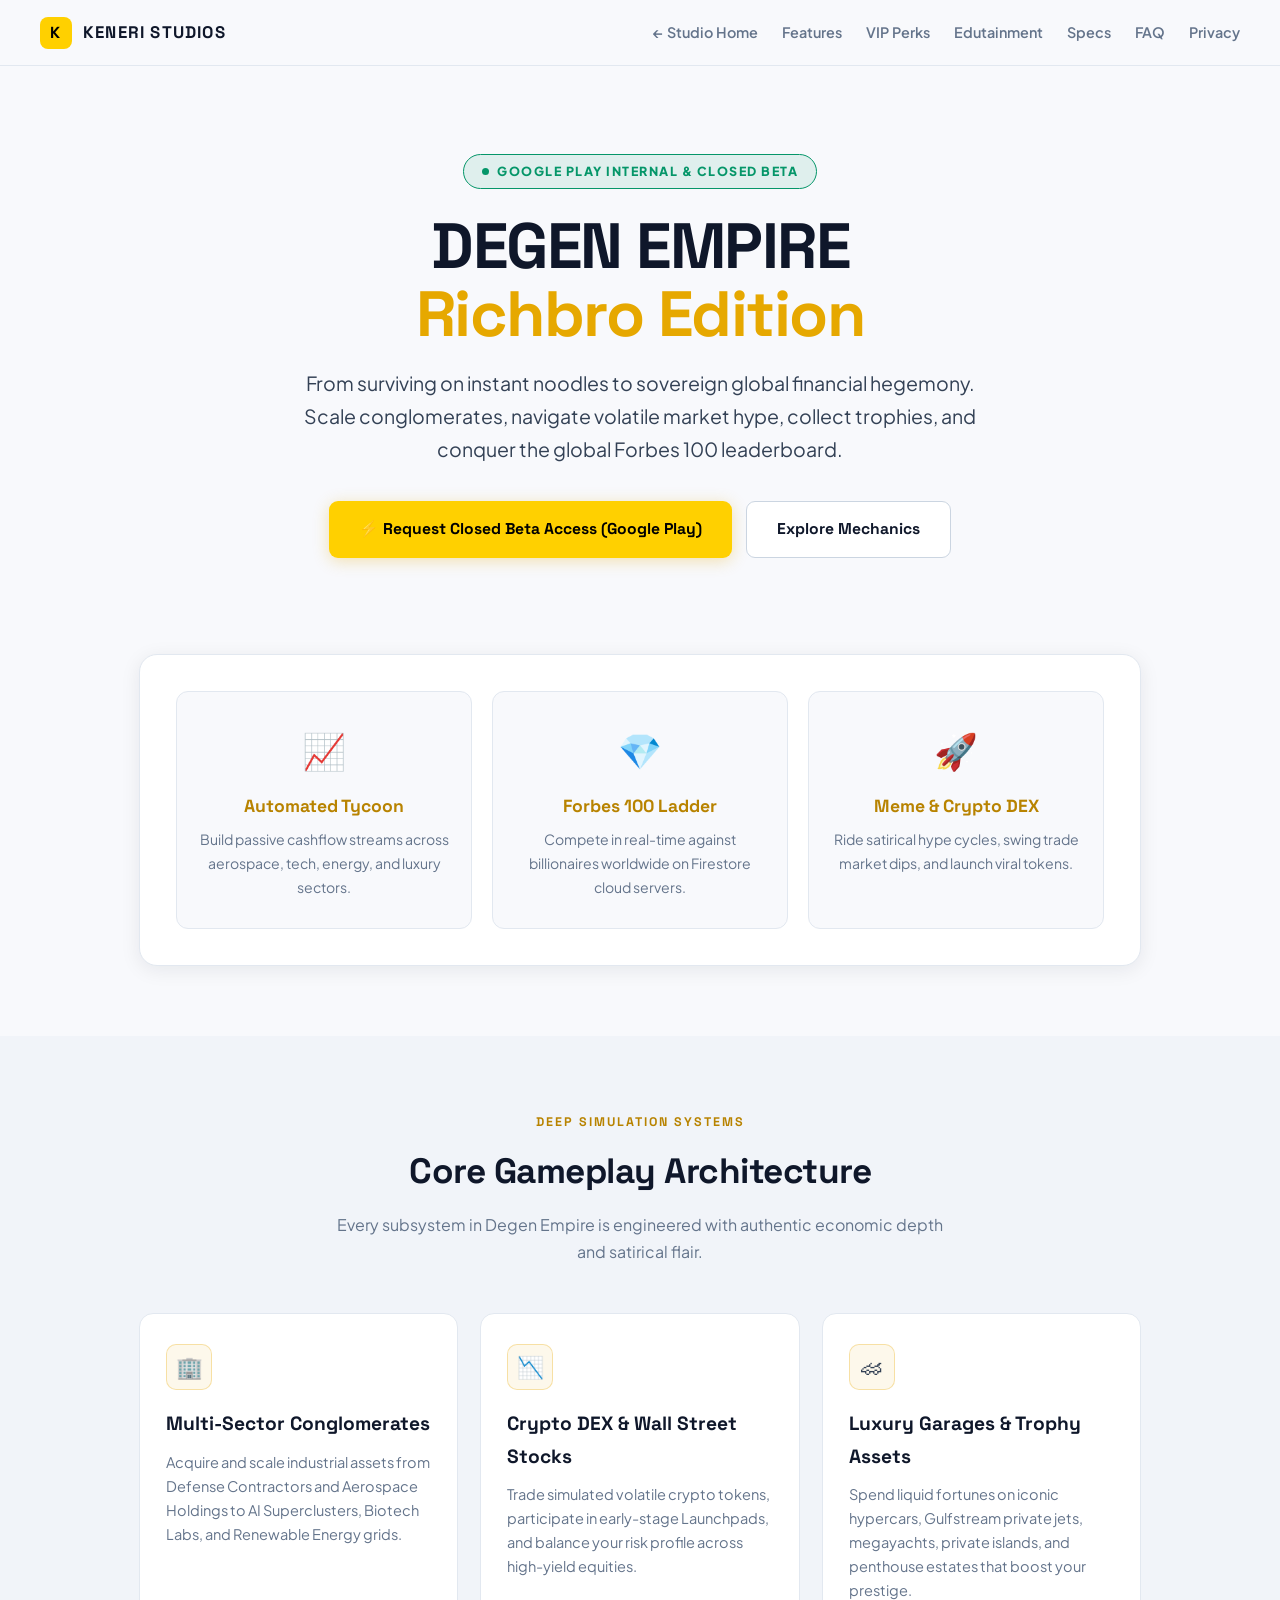
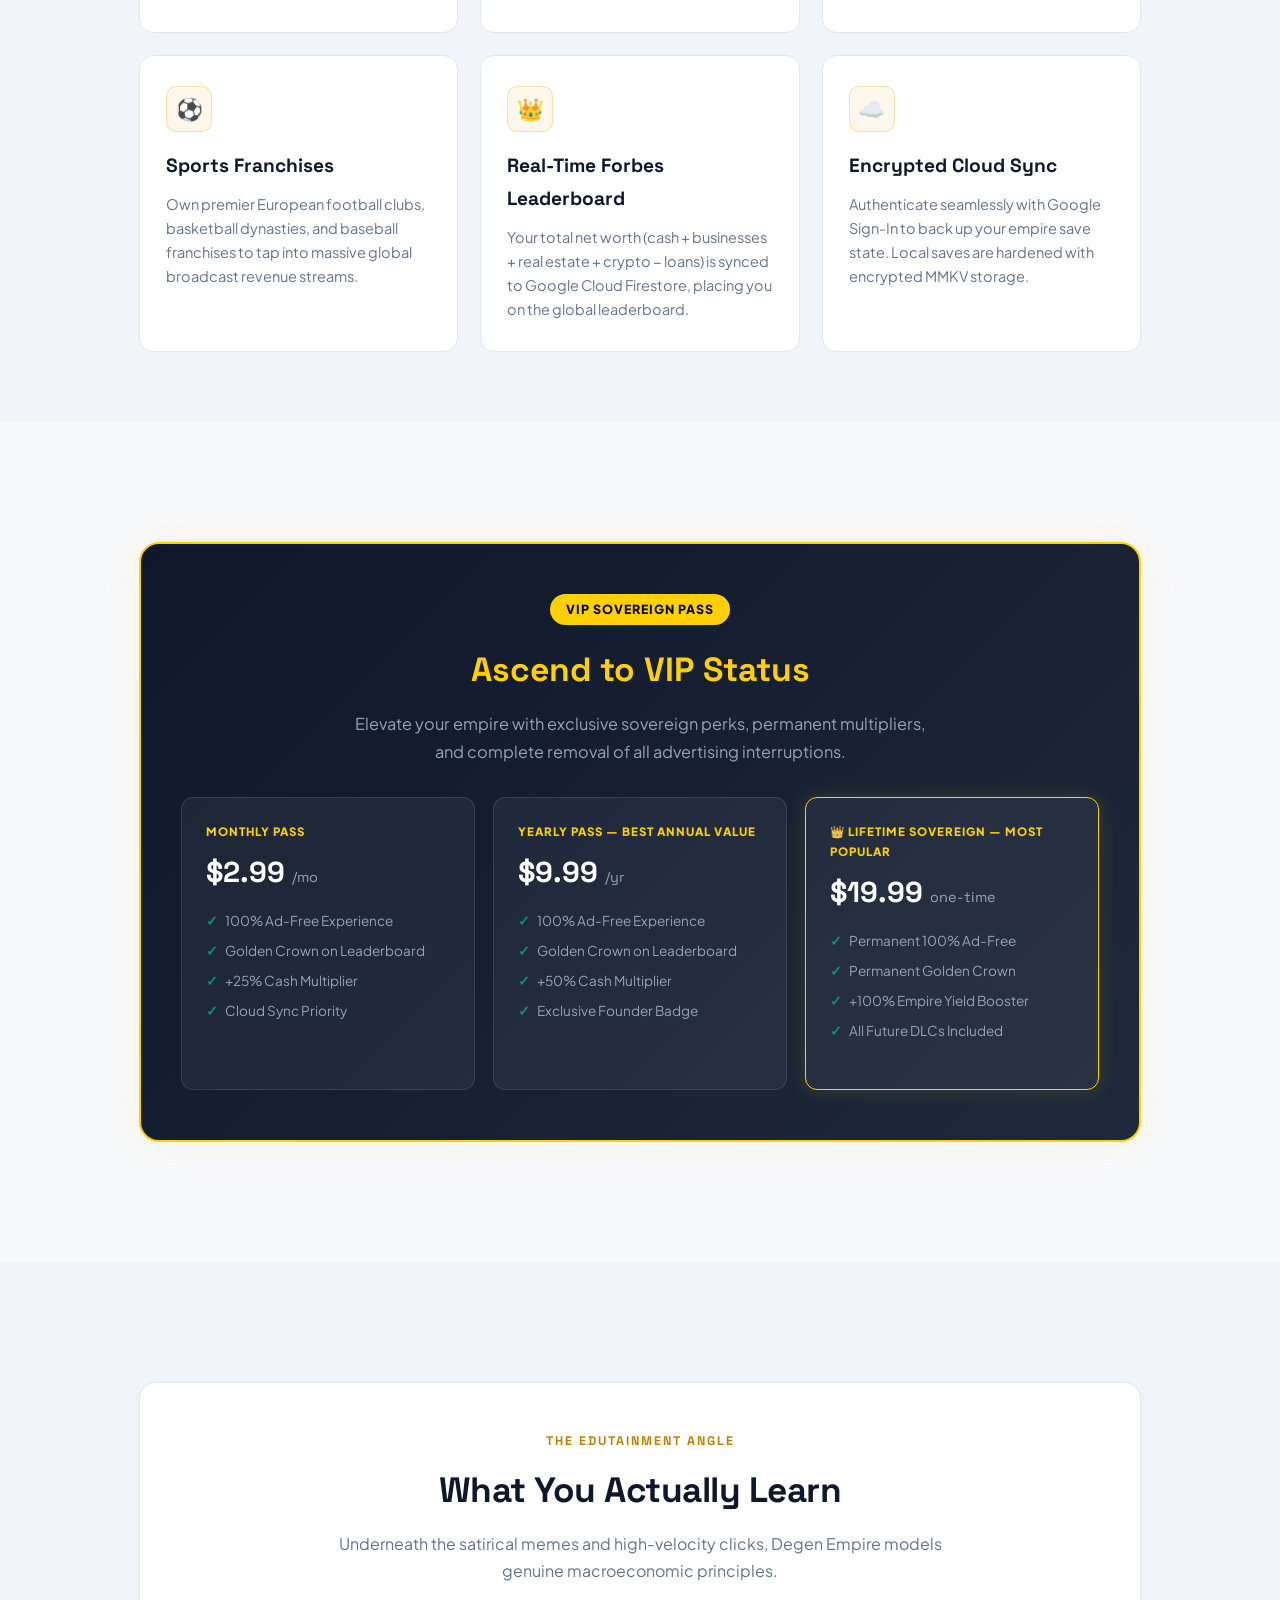
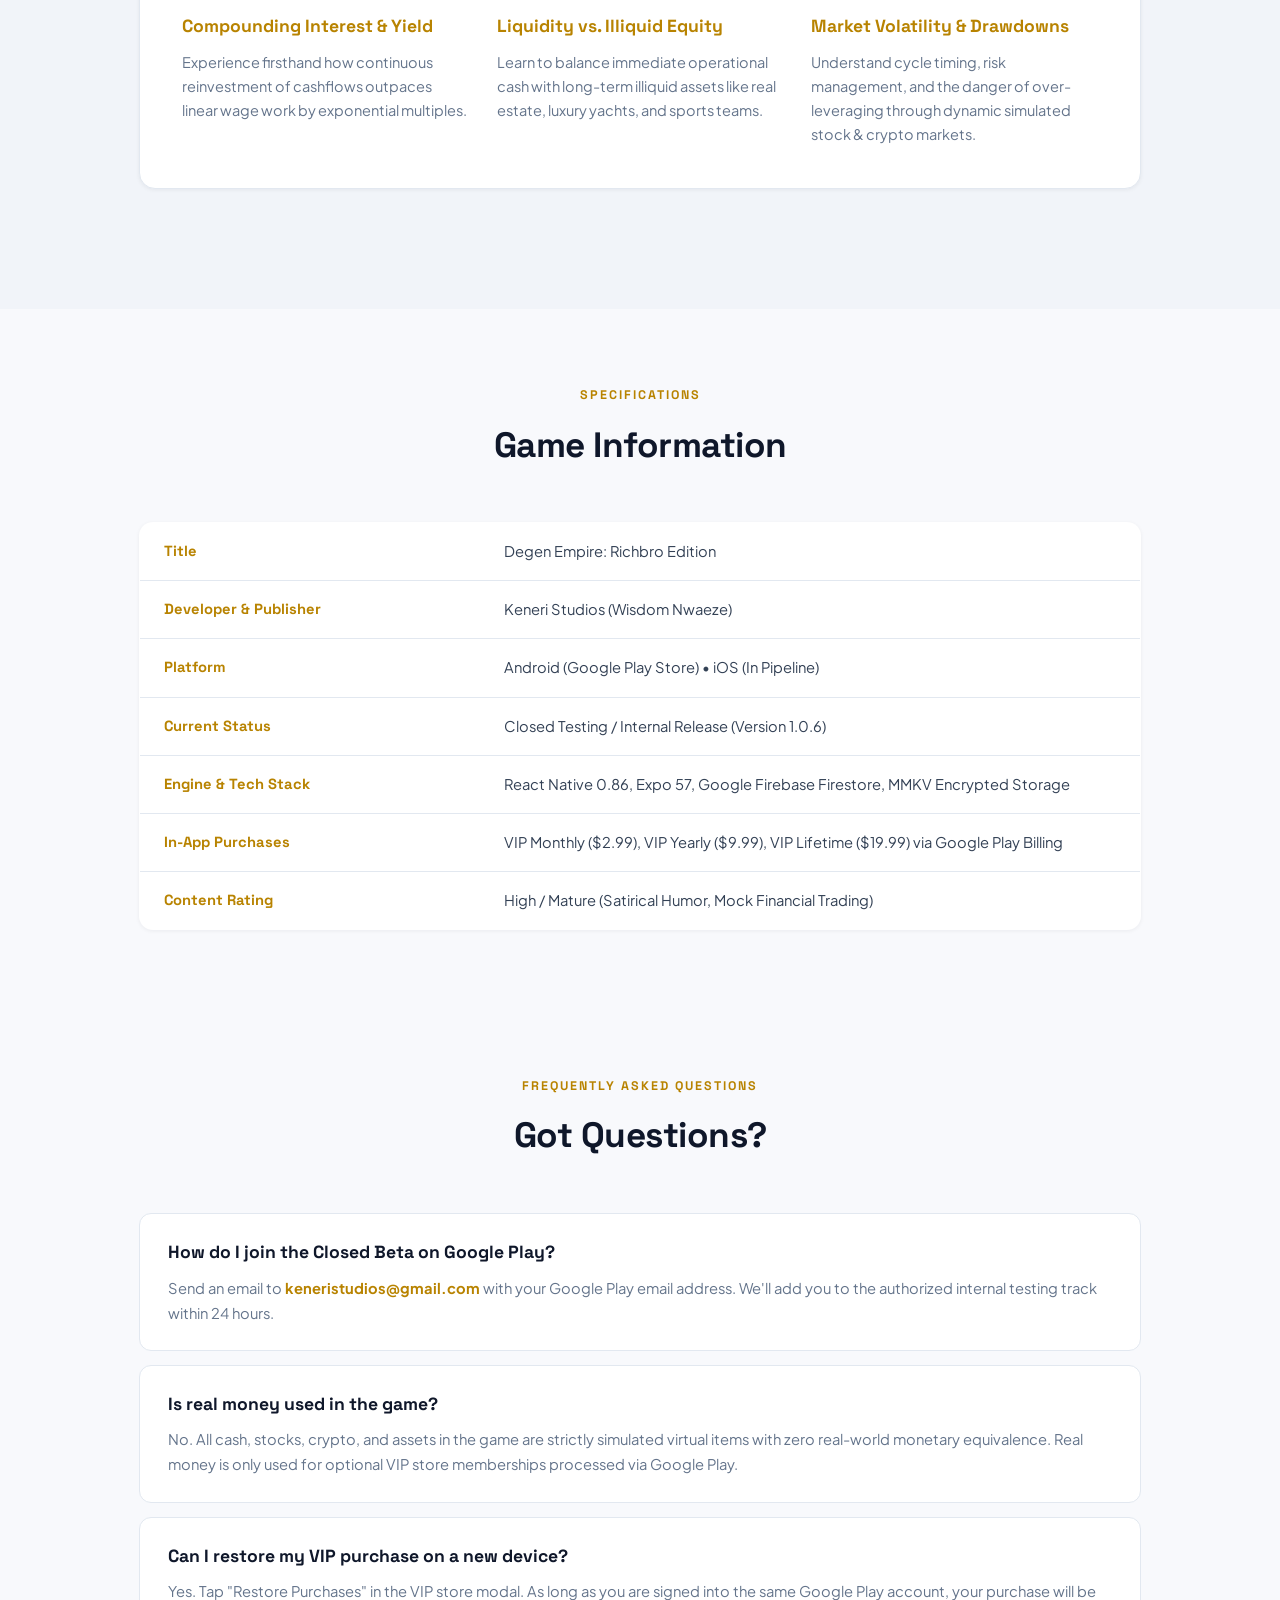
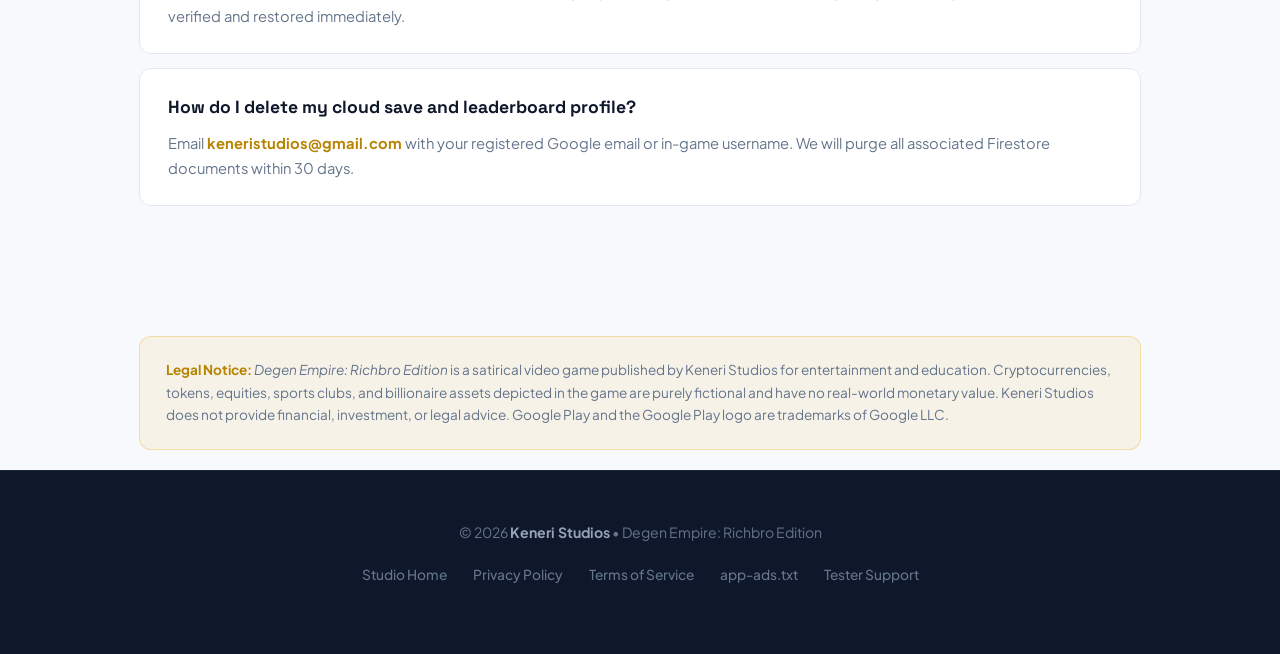
==== commit e810981c: "Redesign website to professional light theme with gold accents, update studio messaging to games and" ====
--- a/degen-empire.html
+++ b/degen-empire.html
@@ -4,856 +4,374 @@
     <meta charset="UTF-8">
     <meta name="viewport" content="width=device-width, initial-scale=1.0">
     <title>Degen Empire: Richbro Edition | Official Game Page | Keneri Studios</title>
-    <meta name="description" content="Official game page for Degen Empire: Richbro Edition by Keneri Studios. Master satirical economics, trade simulated crypto & stocks, scale conglomerates, and dominate the Forbes 100 leaderboard.">
+    <meta name="description" content="Official game page for Degen Empire: Richbro Edition by Keneri Studios. Master satirical economics, trade simulated crypto &amp; stocks, scale conglomerates, and dominate the Forbes 100 leaderboard.">
     <link rel="preconnect" href="https://fonts.googleapis.com">
     <link rel="preconnect" href="https://fonts.gstatic.com" crossorigin>
     <link href="https://fonts.googleapis.com/css2?family=Plus+Jakarta+Sans:wght@400;500;600;700;800;900&family=Space+Grotesk:wght@500;600;700;800;900&display=swap" rel="stylesheet">
     <style>
-        :root {
-            --bg-base: #07090e;
-            --bg-card: #0e131d;
-            --bg-card-glass: rgba(14, 19, 29, 0.75);
-            --bg-card-hover: #151d2c;
-            --canary-gold: #ffd000;
-            --canary-glow: rgba(255, 208, 0, 0.35);
-            --canary-muted: rgba(255, 208, 0, 0.12);
-            --text-main: #f0f6fc;
-            --text-muted: #8b949e;
-            --text-sub: #cbd5e1;
-            --border-color: #1e2638;
-            --border-glow: rgba(255, 208, 0, 0.25);
-            --accent-green: #00f59b;
-            --accent-cyan: #00d2ff;
-            --accent-purple: #9d4edd;
+        :root{
+            --bg-base:#f8f9fc;--bg-section:#f1f4f9;--bg-card:#ffffff;
+            --gold:#e6a800;--gold-dark:#b88300;--gold-light:#ffd000;
+            --gold-bg:rgba(230,168,0,0.08);--gold-border:rgba(230,168,0,0.3);
+            --text-main:#0f172a;--text-body:#334155;--text-muted:#64748b;
+            --border:#e2e8f0;--border-dk:#cbd5e1;
+            --shadow-sm:0 1px 4px rgba(15,23,42,0.06);
+            --shadow-md:0 4px 20px rgba(15,23,42,0.08);
+            --shadow-lg:0 12px 40px rgba(15,23,42,0.10);
+            --green:#059669;--blue:#0ea5e9;
         }
-
-        * { box-sizing: border-box; margin: 0; padding: 0; scroll-behavior: smooth; }
-        body {
-            font-family: 'Plus Jakarta Sans', -apple-system, BlinkMacSystemFont, 'Segoe UI', Roboto, sans-serif;
-            background-color: var(--bg-base);
-            color: var(--text-main);
-            line-height: 1.65;
-            -webkit-font-smoothing: antialiased;
-            overflow-x: hidden;
+        *{box-sizing:border-box;margin:0;padding:0;scroll-behavior:smooth}
+        body{font-family:'Plus Jakarta Sans',-apple-system,BlinkMacSystemFont,'Segoe UI',Roboto,sans-serif;background:var(--bg-base);color:var(--text-body);line-height:1.7;-webkit-font-smoothing:antialiased;overflow-x:hidden}
+
+        /* NAV */
+        nav{position:sticky;top:0;z-index:100;display:flex;justify-content:space-between;align-items:center;padding:0 40px;height:66px;background:rgba(248,249,252,0.94);backdrop-filter:blur(14px);border-bottom:1px solid var(--border)}
+        .logo{display:flex;align-items:center;gap:11px;font-size:1.05rem;font-weight:800;color:var(--text-main);text-decoration:none;letter-spacing:1.2px;font-family:'Space Grotesk',sans-serif}
+        .logo-icon{width:32px;height:32px;background:var(--gold-light);border-radius:8px;display:inline-flex;align-items:center;justify-content:center;color:#000;font-weight:900;font-size:1rem;flex-shrink:0}
+        .nav-links{display:flex;gap:24px;align-items:center}
+        .nav-links a{color:var(--text-muted);text-decoration:none;font-size:0.9rem;font-weight:600;transition:color .18s}
+        .nav-links a:hover{color:var(--text-main)}
+
+        /* LAYOUT */
+        .container{max-width:1050px;margin:0 auto;padding:0 24px}
+        section{padding:70px 0}
+        .section-divider{background:var(--bg-section)}
+
+        /* HERO */
+        .game-hero{text-align:center;padding:88px 20px 60px}
+        .badge-beta{display:inline-flex;align-items:center;gap:8px;background:rgba(5,150,105,0.1);border:1px solid var(--green);color:var(--green);padding:6px 18px;border-radius:50px;font-size:0.78rem;font-weight:800;text-transform:uppercase;letter-spacing:1.5px;margin-bottom:24px}
+        .badge-beta .dot{width:7px;height:7px;background:var(--green);border-radius:50%;display:inline-block}
+        .game-hero h1{font-family:'Space Grotesk',sans-serif;font-size:4rem;line-height:1.06;font-weight:900;color:var(--text-main);margin-bottom:18px;letter-spacing:-1.5px}
+        .game-hero h1 span.gold{color:var(--gold)}
+        .game-hero p{font-size:1.22rem;color:var(--text-body);max-width:720px;margin:0 auto 35px}
+        .hero-actions{display:flex;justify-content:center;gap:14px;flex-wrap:wrap}
+
+        /* BUTTONS */
+        .btn{display:inline-flex;align-items:center;justify-content:center;gap:9px;padding:14px 30px;border-radius:9px;font-size:0.98rem;font-weight:700;text-decoration:none;transition:all .18s;cursor:pointer;font-family:'Space Grotesk',sans-serif}
+        .btn-primary{background:var(--gold-light);color:#000;box-shadow:0 3px 16px rgba(230,168,0,0.3)}
+        .btn-primary:hover{background:var(--gold);transform:translateY(-2px);box-shadow:0 6px 22px rgba(230,168,0,0.4)}
+        .btn-secondary{background:var(--bg-card);color:var(--text-main);border:1.5px solid var(--border-dk)}
+        .btn-secondary:hover{border-color:var(--gold);transform:translateY(-2px);box-shadow:var(--shadow-sm)}
+
+        /* MOCKUP PILLARS */
+        .mockup-card{background:var(--bg-card);border:1.5px solid var(--border);border-radius:18px;padding:36px;margin:36px 0 70px;display:grid;grid-template-columns:repeat(3,1fr);gap:20px;text-align:center;box-shadow:var(--shadow-md)}
+        .mockup-item{background:var(--bg-base);border:1.5px solid var(--border);border-radius:12px;padding:28px 20px;transition:border-color .2s,box-shadow .2s}
+        .mockup-item:hover{border-color:var(--gold-border);box-shadow:var(--shadow-sm)}
+        .mockup-item-icon{font-size:2.2rem;margin-bottom:12px}
+        .mockup-item h4{font-family:'Space Grotesk',sans-serif;font-size:1.1rem;color:var(--gold-dark);margin-bottom:6px;font-weight:700}
+        .mockup-item p{color:var(--text-muted);font-size:0.88rem}
+
+        /* SECTION HEADER */
+        .section-header{text-align:center;margin-bottom:48px}
+        .section-tag{color:var(--gold-dark);font-size:0.78rem;font-weight:800;text-transform:uppercase;letter-spacing:2px;font-family:'Space Grotesk',sans-serif}
+        .section-title{font-family:'Space Grotesk',sans-serif;font-size:2.2rem;font-weight:800;color:var(--text-main);margin-top:8px;letter-spacing:-0.5px}
+        .section-desc{color:var(--text-muted);font-size:1rem;max-width:620px;margin:10px auto 0}
+
+        /* FEATURE CARDS */
+        .features-grid{display:grid;grid-template-columns:repeat(auto-fit,minmax(300px,1fr));gap:22px}
+        .feature-card{background:var(--bg-card);border:1.5px solid var(--border);padding:30px 26px;border-radius:14px;transition:all .22s}
+        .feature-card:hover{border-color:var(--gold-border);transform:translateY(-3px);box-shadow:var(--shadow-md)}
+        .feature-icon-badge{width:46px;height:46px;background:var(--gold-bg);border:1.5px solid var(--gold-border);border-radius:10px;display:flex;align-items:center;justify-content:center;font-size:1.35rem;margin-bottom:18px}
+        .feature-card h3{font-family:'Space Grotesk',sans-serif;font-size:1.2rem;font-weight:700;color:var(--text-main);margin-bottom:9px}
+        .feature-card p{color:var(--text-muted);font-size:0.91rem;line-height:1.65}
+
+        /* VIP BOX */
+        .vip-box{background:linear-gradient(135deg,#0f172a 0%,#1e293b 100%);border:2px solid var(--gold-light);border-radius:20px;padding:50px 40px;margin:50px 0;box-shadow:0 0 40px rgba(255,208,0,0.12);text-align:center}
+        .vip-badge{display:inline-block;background:var(--gold-light);color:#000;font-size:0.78rem;font-weight:800;padding:5px 16px;border-radius:20px;text-transform:uppercase;letter-spacing:1px;margin-bottom:16px}
+        .vip-box h3{font-family:'Space Grotesk',sans-serif;font-size:2.1rem;font-weight:900;color:var(--gold-light);margin-bottom:12px}
+        .vip-box>p{color:#94a3b8;max-width:600px;margin:0 auto 32px;font-size:1.02rem}
+        .vip-tiers-grid{display:grid;grid-template-columns:repeat(3,1fr);gap:18px;text-align:left}
+        .tier-card{background:rgba(255,255,255,0.05);border:1.5px solid rgba(255,255,255,0.1);border-radius:12px;padding:24px;display:flex;flex-direction:column}
+        .tier-card.featured{border-color:var(--gold-light);box-shadow:0 0 20px rgba(255,208,0,0.15)}
+        .tier-tag{font-size:0.72rem;font-weight:800;text-transform:uppercase;color:var(--gold-light);letter-spacing:1px}
+        .tier-price{font-family:'Space Grotesk',sans-serif;font-size:1.8rem;font-weight:900;color:#fff;margin:6px 0 12px}
+        .tier-perks{list-style:none;font-size:0.85rem;color:#94a3b8;margin-bottom:16px}
+        .tier-perks li{margin-bottom:7px;display:flex;align-items:center;gap:7px}
+        .tier-perks li::before{content:'✓';color:var(--green);font-weight:800}
+
+        /* EDUTAINMENT */
+        .edu-container{background:var(--bg-card);border:1.5px solid var(--border);border-radius:16px;padding:42px;margin:50px 0;box-shadow:var(--shadow-sm)}
+        .edu-grid{display:grid;grid-template-columns:repeat(auto-fit,minmax(260px,1fr));gap:28px;margin-top:28px}
+        .edu-item h4{font-family:'Space Grotesk',sans-serif;font-size:1.1rem;color:var(--gold-dark);margin-bottom:8px;font-weight:700}
+        .edu-item p{color:var(--text-muted);font-size:0.91rem;line-height:1.65}
+
+        /* SPECS TABLE */
+        .specs-table{width:100%;border-collapse:collapse;background:var(--bg-card);border:1.5px solid var(--border);border-radius:14px;overflow:hidden;margin-top:25px;box-shadow:var(--shadow-sm)}
+        .specs-table tr{border-bottom:1px solid var(--border)}
+        .specs-table tr:last-child{border-bottom:none}
+        .specs-table tr:hover td{background:#fafbfd}
+        .specs-table td{padding:16px 24px;font-size:0.92rem}
+        .specs-table td.label{font-weight:700;color:var(--gold-dark);width:34%;font-family:'Space Grotesk',sans-serif}
+        .specs-table td.value{color:var(--text-body)}
+
+        /* FAQ */
+        .faq-grid{display:grid;gap:14px;margin-top:28px}
+        .faq-card{background:var(--bg-card);border:1.5px solid var(--border);border-radius:12px;padding:24px 28px;transition:border-color .2s,box-shadow .2s}
+        .faq-card:hover{border-color:var(--gold-border);box-shadow:var(--shadow-sm)}
+        .faq-card h4{font-family:'Space Grotesk',sans-serif;font-size:1.1rem;color:var(--text-main);margin-bottom:8px;font-weight:700}
+        .faq-card p{font-size:0.92rem;color:var(--text-muted)}
+        .faq-card strong{color:var(--gold-dark)}
+
+        /* LEGAL */
+        .legal-box{background:var(--gold-bg);border:1.5px solid var(--gold-border);border-radius:12px;padding:22px 26px;margin:60px 0 20px;font-size:0.85rem;color:var(--text-muted);line-height:1.65}
+        .legal-box strong{color:var(--gold-dark)}
+
+        /* FOOTER */
+        footer{background:#0f172a;border-top:1px solid #1e293b;padding:50px 20px;text-align:center;color:#64748b;font-size:0.88rem}
+        footer strong{color:#94a3b8}
+        footer a{color:var(--gold-light);text-decoration:none;transition:color .18s}
+        footer a:hover{text-decoration:underline}
+        .footer-nav{margin:18px 0}
+        .footer-nav a{margin:0 12px;color:#64748b;font-size:0.86rem;font-weight:500}
+        .footer-nav a:hover{color:var(--gold-light)}
+
+        /* RESPONSIVE */
+        @media(max-width:900px){
+            .game-hero h1{font-size:2.9rem}
+            .mockup-card{grid-template-columns:1fr;gap:14px;padding:24px}
+            .vip-tiers-grid{grid-template-columns:1fr}
+            nav{padding:0 20px}
+            .nav-links{display:none}
+            .vip-box{padding:36px 24px}
         }
-
-        /* Ambient Background Glow */
-        .ambient-glow {
-            position: absolute;
-            top: 0;
-            left: 50%;
-            transform: translateX(-50%);
-            width: 100%;
-            max-width: 1100px;
-            height: 600px;
-            background: radial-gradient(circle at 50% 15%, rgba(255, 208, 0, 0.1) 0%, rgba(0, 245, 155, 0.04) 40%, transparent 70%);
-            pointer-events: none;
-            z-index: 0;
-        }
-
-        /* Navigation */
-        nav {
-            position: sticky;
-            top: 0;
-            z-index: 100;
-            display: flex;
-            justify-content: space-between;
-            align-items: center;
-            padding: 16px 40px;
-            background: rgba(7, 9, 14, 0.88);
-            backdrop-filter: blur(14px);
-            border-bottom: 1px solid var(--border-color);
-        }
-
-        .logo {
-            display: flex;
-            align-items: center;
-            gap: 12px;
-            font-size: 1.2rem;
-            font-weight: 800;
-            color: var(--canary-gold);
-            text-decoration: none;
-            letter-spacing: 1.5px;
-            font-family: 'Space Grotesk', sans-serif;
-        }
-
-        .logo-icon {
-            width: 30px;
-            height: 30px;
-            background: var(--canary-gold);
-            border-radius: 7px;
-            display: inline-flex;
-            align-items: center;
-            justify-content: center;
-            color: #000;
-            font-weight: 900;
-            font-size: 0.95rem;
-            box-shadow: 0 0 16px var(--canary-glow);
-        }
-
-        .nav-links {
-            display: flex;
-            gap: 24px;
-            align-items: center;
-        }
-
-        .nav-links a {
-            color: var(--text-muted);
-            text-decoration: none;
-            font-size: 0.92rem;
-            font-weight: 600;
-            transition: color 0.2s ease;
-        }
-
-        .nav-links a:hover {
-            color: var(--canary-gold);
-        }
-
-        .container {
-            max-width: 1050px;
-            margin: 0 auto;
-            padding: 0 24px;
-            position: relative;
-            z-index: 1;
-        }
-
-        /* Game Hero */
-        .game-hero {
-            text-align: center;
-            padding: 85px 20px 60px;
-        }
-
-        .badge-beta {
-            display: inline-flex;
-            align-items: center;
-            gap: 8px;
-            background: rgba(0, 245, 155, 0.12);
-            border: 1px solid var(--accent-green);
-            color: var(--accent-green);
-            padding: 6px 18px;
-            border-radius: 50px;
-            font-size: 0.82rem;
-            font-weight: 800;
-            text-transform: uppercase;
-            letter-spacing: 1.5px;
-            margin-bottom: 24px;
-        }
-
-        .badge-beta span {
-            width: 8px;
-            height: 8px;
-            background: var(--accent-green);
-            border-radius: 50%;
-            display: inline-block;
-            box-shadow: 0 0 8px var(--accent-green);
-        }
-
-        .game-hero h1 {
-            font-family: 'Space Grotesk', sans-serif;
-            font-size: 4rem;
-            line-height: 1.08;
-            font-weight: 900;
-            margin-bottom: 20px;
-            letter-spacing: -1.5px;
-        }
-
-        .game-hero h1 span.gold {
-            color: var(--canary-gold);
-            text-shadow: 0 0 45px var(--canary-glow);
-        }
-
-        .game-hero p {
-            font-size: 1.25rem;
-            color: var(--text-sub);
-            max-width: 740px;
-            margin: 0 auto 35px;
-        }
-
-        .hero-actions {
-            display: flex;
-            justify-content: center;
-            gap: 16px;
-            flex-wrap: wrap;
-        }
-
-        /* Buttons */
-        .btn {
-            display: inline-flex;
-            align-items: center;
-            justify-content: center;
-            gap: 10px;
-            padding: 14px 32px;
-            border-radius: 8px;
-            font-size: 1rem;
-            font-weight: 700;
-            text-decoration: none;
-            transition: all 0.2s ease;
-            cursor: pointer;
-            font-family: 'Space Grotesk', sans-serif;
-        }
-
-        .btn-primary {
-            background: var(--canary-gold);
-            color: #000;
-            box-shadow: 0 4px 25px var(--canary-glow);
-        }
-
-        .btn-primary:hover {
-            transform: translateY(-2px);
-            box-shadow: 0 6px 30px rgba(255, 208, 0, 0.5);
-        }
-
-        .btn-secondary {
-            background: var(--bg-card);
-            color: var(--text-main);
-            border: 1px solid var(--border-color);
-        }
-
-        .btn-secondary:hover {
-            background: var(--bg-card-hover);
-            border-color: var(--canary-gold);
-            transform: translateY(-2px);
-        }
-
-        /* Hero Visual Mockup Card */
-        .mockup-card {
-            background: linear-gradient(145deg, #101524 0%, #080b12 100%);
-            border: 1px solid var(--border-color);
-            border-radius: 18px;
-            padding: 40px;
-            margin: 40px 0 70px;
-            display: grid;
-            grid-template-columns: repeat(3, 1fr);
-            gap: 25px;
-            text-align: center;
-            box-shadow: 0 15px 50px rgba(0, 0, 0, 0.6);
-        }
-
-        .mockup-item {
-            background: #090d16;
-            border: 1px solid var(--border-color);
-            border-radius: 12px;
-            padding: 24px 20px;
-            transition: border-color 0.2s ease;
-        }
-
-        .mockup-item:hover {
-            border-color: var(--canary-gold);
-        }
-
-        .mockup-item-icon {
-            font-size: 2.2rem;
-            margin-bottom: 12px;
-        }
-
-        .mockup-item h4 {
-            font-family: 'Space Grotesk', sans-serif;
-            font-size: 1.15rem;
-            color: var(--canary-gold);
-            margin-bottom: 6px;
-        }
-
-        .mockup-item p {
-            color: var(--text-muted);
-            font-size: 0.88rem;
-        }
-
-        /* Section Global */
-        section {
-            padding: 60px 0;
-        }
-
-        .section-header {
-            text-align: center;
-            margin-bottom: 45px;
-        }
-
-        .section-tag {
-            color: var(--canary-gold);
-            font-size: 0.82rem;
-            font-weight: 800;
-            text-transform: uppercase;
-            letter-spacing: 2px;
-            font-family: 'Space Grotesk', sans-serif;
-        }
-
-        .section-title {
-            font-family: 'Space Grotesk', sans-serif;
-            font-size: 2.3rem;
-            font-weight: 800;
-            margin-top: 6px;
-            letter-spacing: -0.5px;
-        }
-
-        .section-desc {
-            color: var(--text-muted);
-            font-size: 1.05rem;
-            max-width: 650px;
-            margin: 10px auto 0;
-        }
-
-        /* Game Features Detailed Grid */
-        .features-grid {
-            display: grid;
-            grid-template-columns: repeat(auto-fit, minmax(310px, 1fr));
-            gap: 24px;
-        }
-
-        .feature-card {
-            background: var(--bg-card);
-            border: 1px solid var(--border-color);
-            padding: 32px 28px;
-            border-radius: 14px;
-            transition: all 0.25s ease;
-            position: relative;
-        }
-
-        .feature-card:hover {
-            border-color: var(--border-glow);
-            transform: translateY(-3px);
-            background: var(--bg-card-hover);
-        }
-
-        .feature-icon-badge {
-            width: 48px;
-            height: 48px;
-            background: var(--canary-muted);
-            border: 1px solid rgba(255, 208, 0, 0.3);
-            border-radius: 10px;
-            display: flex;
-            align-items: center;
-            justify-content: center;
-            font-size: 1.4rem;
-            margin-bottom: 20px;
-        }
-
-        .feature-card h3 {
-            font-family: 'Space Grotesk', sans-serif;
-            font-size: 1.3rem;
-            margin-bottom: 10px;
-            color: var(--text-main);
-        }
-
-        .feature-card p {
-            color: var(--text-muted);
-            font-size: 0.92rem;
-            line-height: 1.6;
-        }
-
-        /* VIP Tier Box */
-        .vip-box {
-            background: linear-gradient(145deg, #181d2a 0%, #0d121c 100%);
-            border: 1px solid var(--canary-gold);
-            border-radius: 18px;
-            padding: 45px 35px;
-            margin: 50px 0;
-            box-shadow: 0 0 35px var(--canary-muted);
-            text-align: center;
-        }
-
-        .vip-badge {
-            display: inline-block;
-            background: var(--canary-gold);
-            color: #000;
-            font-size: 0.8rem;
-            font-weight: 800;
-            padding: 5px 16px;
-            border-radius: 20px;
-            text-transform: uppercase;
-            letter-spacing: 1px;
-            margin-bottom: 16px;
-        }
-
-        .vip-box h3 {
-            font-family: 'Space Grotesk', sans-serif;
-            font-size: 2.2rem;
-            font-weight: 900;
-            color: var(--canary-gold);
-            margin-bottom: 12px;
-        }
-
-        .vip-box p {
-            color: var(--text-sub);
-            max-width: 650px;
-            margin: 0 auto 30px;
-            font-size: 1.05rem;
-        }
-
-        .vip-tiers-grid {
-            display: grid;
-            grid-template-columns: repeat(3, 1fr);
-            gap: 20px;
-            text-align: left;
-        }
-
-        .tier-card {
-            background: #080c14;
-            border: 1px solid var(--border-color);
-            border-radius: 12px;
-            padding: 24px;
-            display: flex;
-            flex-direction: column;
-            justify-content: space-between;
-        }
-
-        .tier-card.featured {
-            border-color: var(--canary-gold);
-            box-shadow: 0 0 20px var(--canary-muted);
-        }
-
-        .tier-tag {
-            font-size: 0.72rem;
-            font-weight: 800;
-            text-transform: uppercase;
-            color: var(--canary-gold);
-            letter-spacing: 1px;
-        }
-
-        .tier-price {
-            font-family: 'Space Grotesk', sans-serif;
-            font-size: 1.8rem;
-            font-weight: 900;
-            color: #fff;
-            margin: 6px 0 12px;
-        }
-
-        .tier-perks {
-            list-style: none;
-            font-size: 0.85rem;
-            color: var(--text-muted);
-            margin-bottom: 16px;
-        }
-
-        .tier-perks li {
-            margin-bottom: 6px;
-            display: flex;
-            align-items: center;
-            gap: 6px;
-        }
-
-        .tier-perks li::before {
-            content: '✓';
-            color: var(--accent-green);
-            font-weight: 800;
-        }
-
-        /* Edutainment Breakdown */
-        .edu-container {
-            background: var(--bg-card);
-            border: 1px solid var(--border-color);
-            border-radius: 16px;
-            padding: 40px;
-            margin: 50px 0;
-        }
-
-        .edu-grid {
-            display: grid;
-            grid-template-columns: repeat(auto-fit, minmax(280px, 1fr));
-            gap: 24px;
-            margin-top: 30px;
-        }
-
-        .edu-item h4 {
-            font-family: 'Space Grotesk', sans-serif;
-            font-size: 1.15rem;
-            color: var(--canary-gold);
-            margin-bottom: 8px;
-        }
-
-        .edu-item p {
-            color: var(--text-muted);
-            font-size: 0.92rem;
-        }
-
-        /* Game Specs */
-        .specs-table {
-            width: 100%;
-            border-collapse: collapse;
-            background: var(--bg-card);
-            border: 1px solid var(--border-color);
-            border-radius: 12px;
-            overflow: hidden;
-            margin-top: 25px;
-        }
-
-        .specs-table tr {
-            border-bottom: 1px solid var(--border-color);
-        }
-
-        .specs-table tr:last-child {
-            border-bottom: none;
-        }
-
-        .specs-table td {
-            padding: 16px 24px;
-            font-size: 0.92rem;
-        }
-
-        .specs-table td.label {
-            font-weight: 700;
-            color: var(--canary-gold);
-            width: 35%;
-            font-family: 'Space Grotesk', sans-serif;
-        }
-
-        .specs-table td.value {
-            color: var(--text-sub);
-        }
-
-        /* FAQ */
-        .faq-grid {
-            display: grid;
-            gap: 16px;
-            margin-top: 30px;
-        }
-
-        .faq-card {
-            background: var(--bg-card);
-            border: 1px solid var(--border-color);
-            border-radius: 12px;
-            padding: 24px 28px;
-        }
-
-        .faq-card h4 {
-            font-family: 'Space Grotesk', sans-serif;
-            font-size: 1.15rem;
-            color: var(--canary-gold);
-            margin-bottom: 8px;
-        }
-
-        .faq-card p {
-            font-size: 0.93rem;
-            color: var(--text-muted);
-        }
-
-        /* Legal Disclaimer Box */
-        .legal-box {
-            background: rgba(255, 208, 0, 0.05);
-            border: 1px solid rgba(255, 208, 0, 0.25);
-            border-radius: 12px;
-            padding: 24px;
-            margin: 60px 0 20px;
-            font-size: 0.85rem;
-            color: #94a3b8;
-            line-height: 1.6;
-        }
-
-        .legal-box strong {
-            color: var(--canary-gold);
-        }
-
-        /* Footer */
-        footer {
-            border-top: 1px solid var(--border-color);
-            padding: 50px 20px;
-            text-align: center;
-            color: var(--text-muted);
-            font-size: 0.9rem;
-            margin-top: 70px;
-            background: #05070a;
-        }
-
-        footer a {
-            color: var(--canary-gold);
-            text-decoration: none;
-        }
-
-        footer a:hover {
-            text-decoration: underline;
-        }
-
-        .footer-nav {
-            margin: 20px 0;
-        }
-
-        .footer-nav a {
-            margin: 0 14px;
-            color: var(--text-muted);
-        }
-
-        .footer-nav a:hover {
-            color: var(--canary-gold);
-        }
-
-        @media (max-width: 900px) {
-            .game-hero h1 { font-size: 3rem; }
-            .mockup-card { grid-template-columns: 1fr; gap: 15px; padding: 25px; }
-            .vip-tiers-grid { grid-template-columns: 1fr; }
-            nav { padding: 16px 20px; }
-            .nav-links { display: none; }
+        @media(max-width:600px){
+            .game-hero h1{font-size:2.3rem}
+            .section-title{font-size:1.85rem}
         }
     </style>
 </head>
 <body>
 
-    <div class="ambient-glow"></div>
-
-    <!-- Navigation -->
-    <nav>
-        <a href="index.html" class="logo">
-            <span class="logo-icon">K</span>
-            KENERI STUDIOS
-        </a>
-        <div class="nav-links">
-            <a href="index.html">&larr; Studio Home</a>
-            <a href="#features">Features</a>
-            <a href="#vip">VIP Perks</a>
-            <a href="#edutainment">Edutainment</a>
-            <a href="#specs">Specs</a>
-            <a href="#faq">FAQ</a>
-            <a href="privacy-policy.html">Privacy</a>
-        </div>
-    </nav>
-
-    <div class="container">
-
-        <!-- Hero -->
-        <div class="game-hero">
-            <div class="badge-beta">
-                <span></span> Google Play Internal & Closed Beta
-            </div>
-            <h1>DEGEN EMPIRE<br><span class="gold">Richbro Edition</span></h1>
-            <p>From surviving on instant noodles to sovereign global financial hegemony. Scale conglomerates, navigate volatile market hype, collect trophies, and conquer the global Forbes 100 leaderboard.</p>
-            
-            <div class="hero-actions">
-                <a href="mailto:keneristudios@gmail.com?subject=Degen%20Empire%20Closed%20Beta%20Access%20Request" class="btn btn-primary">
-                    ⚡ Request Closed Beta Access (Google Play)
-                </a>
-                <a href="#features" class="btn btn-secondary">Explore Mechanics</a>
-            </div>
-        </div>
-
-        <!-- 3-Pillar Mockup Grid -->
-        <div class="mockup-card">
-            <div class="mockup-item">
-                <div class="mockup-item-icon">📈</div>
-                <h4>Automated Tycoon</h4>
-                <p>Build passive cashflow streams across aerospace, tech, energy, and luxury sectors.</p>
-            </div>
-            <div class="mockup-item">
-                <div class="mockup-item-icon">💎</div>
-                <h4>Forbes 100 Ladder</h4>
-                <p>Compete in real-time against billionaires worldwide on Firestore cloud servers.</p>
-            </div>
-            <div class="mockup-item">
-                <div class="mockup-item-icon">🚀</div>
-                <h4>Meme & Crypto DEX</h4>
-                <p>Ride satirical hype cycles, swing trade market dips, and launch viral tokens.</p>
-            </div>
-        </div>
-
-        <!-- Detailed Feature Modules -->
-        <section id="features">
-            <div class="section-header">
-                <span class="section-tag">Deep Simulation Systems</span>
-                <h2 class="section-title">Core Gameplay Architecture</h2>
-                <p class="section-desc">Every subsystem in Degen Empire is engineered with authentic economic depth and satirical flair.</p>
-            </div>
-
-            <div class="features-grid">
-                <div class="feature-card">
-                    <div class="feature-icon-badge">🏢</div>
-                    <h3>Multi-Sector Conglomerates</h3>
-                    <p>Acquire and scale industrial assets from Defense Contractors and Aerospace Holdings to AI Superclusters, Biotech Labs, and Renewable Energy grids.</p>
-                </div>
-
-                <div class="feature-card">
-                    <div class="feature-icon-badge">📉</div>
-                    <h3>Crypto DEX & Wall Street Stocks</h3>
-                    <p>Trade simulated volatile crypto tokens, participate in early-stage Launchpads, and balance your risk profile across high-yield equities.</p>
-                </div>
-
-                <div class="feature-card">
-                    <div class="feature-icon-badge">🏎️</div>
-                    <h3>Luxury Garages & Trophy Assets</h3>
-                    <p>Spend liquid fortunes on iconic hypercars, Gulfstream private jets, megayachts, private islands, and penthouse estates that boost your prestige.</p>
-                </div>
-
-                <div class="feature-card">
-                    <div class="feature-icon-badge">⚽</div>
-                    <h3>Sports Franchises</h3>
-                    <p>Own premier European football clubs, basketball dynasties, and baseball franchises to tap into massive global broadcast revenue streams.</p>
-                </div>
-
-                <div class="feature-card">
-                    <div class="feature-icon-badge">👑</div>
-                    <h3>Real-Time Forbes Leaderboard</h3>
-                    <p>Your total net worth (cash + businesses + real estate + crypto - loans) is synced to Google Cloud Firestore, placing you on the global leaderboard.</p>
-                </div>
-
-                <div class="feature-card">
-                    <div class="feature-icon-badge">☁️</div>
-                    <h3>Encrypted Cloud Sync</h3>
-                    <p>Authenticate seamlessly with Google Sign-In to back up your empire save state. Local saves are hardened with encrypted MMKV storage.</p>
-                </div>
-            </div>
-        </section>
-
-        <!-- VIP Membership Section -->
-        <section id="vip">
-            <div class="vip-box">
-                <span class="vip-badge">VIP Sovereign Pass</span>
-                <h3>Ascend to VIP Status</h3>
-                <p>Elevate your empire with exclusive sovereign perks, permanent multipliers, and complete removal of all advertising interruptions.</p>
-
-                <div class="vip-tiers-grid">
-                    <div class="tier-card">
-                        <div>
-                            <span class="tier-tag">Monthly Pass</span>
-                            <div class="tier-price">$2.99 <span style="font-size: 0.9rem; color: var(--text-muted); font-weight: normal;">/mo</span></div>
-                            <ul class="tier-perks">
-                                <li>100% Ad-Free Experience</li>
-                                <li>Golden Crown on Leaderboard</li>
-                                <li>+25% Cash Multiplier</li>
-                                <li>Cloud Sync Priority</li>
-                            </ul>
-                        </div>
-                    </div>
-
-                    <div class="tier-card">
-                        <div>
-                            <span class="tier-tag">Yearly Pass (Best Annual Value)</span>
-                            <div class="tier-price">$9.99 <span style="font-size: 0.9rem; color: var(--text-muted); font-weight: normal;">/yr</span></div>
-                            <ul class="tier-perks">
-                                <li>100% Ad-Free Experience</li>
-                                <li>Golden Crown on Leaderboard</li>
-                                <li>+50% Cash Multiplier</li>
-                                <li>Exclusive Founder Badge</li>
-                            </ul>
-                        </div>
-                    </div>
-
-                    <div class="tier-card featured">
-                        <div>
-                            <span class="tier-tag">👑 Lifetime Sovereign (Most Popular)</span>
-                            <div class="tier-price">$19.99 <span style="font-size: 0.9rem; color: var(--text-muted); font-weight: normal;">one-time</span></div>
-                            <ul class="tier-perks">
-                                <li>Permanent 100% Ad-Free Access</li>
-                                <li>Permanent Golden Crown Leaderboard</li>
-                                <li>+100% Empire Yield Booster</li>
-                                <li>All Future DLCs & Features Included</li>
-                            </ul>
-                        </div>
-                    </div>
-                </div>
-            </div>
-        </section>
-
-        <!-- Edutainment Breakdown -->
-        <section id="edutainment">
-            <div class="edu-container">
-                <div class="section-header" style="margin-bottom: 10px;">
-                    <span class="section-tag">The Edutainment Angle</span>
-                    <h2 class="section-title">What You Actually Learn</h2>
-                    <p class="section-desc">Underneath the satirical memes and high-velocity clicks, Degen Empire models genuine macroeconomic principles.</p>
-                </div>
-
-                <div class="edu-grid">
-                    <div class="edu-item">
-                        <h4>Compounding Interest & Yield</h4>
-                        <p>Experience firsthand how continuous reinvestment of cashflows outpaces linear wage work by exponential multiples.</p>
-                    </div>
-
-                    <div class="edu-item">
-                        <h4>Liquidity vs. Illiquid Equity</h4>
-                        <p>Learn to balance immediate operational cash with long-term illiquid assets like real estate, luxury yachts, and sports teams.</p>
-                    </div>
-
-                    <div class="edu-item">
-                        <h4>Market Volatility & Drawdowns</h4>
-                        <p>Understand cycle timing, risk management, and the danger of over-leveraging through dynamic simulated stock & crypto markets.</p>
-                    </div>
-                </div>
-            </div>
-        </section>
-
-        <!-- Technical Specs -->
-        <section id="specs">
-            <div class="section-header">
-                <span class="section-tag">Specifications</span>
-                <h2 class="section-title">Game Information</h2>
-            </div>
-
-            <table class="specs-table">
-                <tr>
-                    <td class="label">Title</td>
-                    <td class="value">Degen Empire: Richbro Edition</td>
-                </tr>
-                <tr>
-                    <td class="label">Developer & Publisher</td>
-                    <td class="value">Keneri Studios (Wisdom Nwaeze)</td>
-                </tr>
-                <tr>
-                    <td class="label">Platform</td>
-                    <td class="value">Android (Google Play Store) &bull; iOS (In Pipeline)</td>
-                </tr>
-                <tr>
-                    <td class="label">Current Status</td>
-                    <td class="value">Closed Testing / Internal Release (Version 1.0.6)</td>
-                </tr>
-                <tr>
-                    <td class="label">Engine & Tech Stack</td>
-                    <td class="value">React Native 0.86, Expo 57, Google Firebase Firestore, MMKV Encrypted Storage</td>
-                </tr>
-                <tr>
-                    <td class="label">In-App Purchases</td>
-                    <td class="value">VIP Monthly ($2.99), VIP Yearly ($9.99), VIP Lifetime ($19.99) via Google Play Billing</td>
-                </tr>
-                <tr>
-                    <td class="label">Content Rating</td>
-                    <td class="value">High / Mature (Satirical Humor, Mock Financial Trading)</td>
-                </tr>
-            </table>
-        </section>
-
-        <!-- FAQ -->
-        <section id="faq">
-            <div class="section-header">
-                <span class="section-tag">Frequently Asked Questions</span>
-                <h2 class="section-title">Got Questions?</h2>
-            </div>
-
-            <div class="faq-grid">
-                <div class="faq-card">
-                    <h4>How do I join the Closed Beta on Google Play?</h4>
-                    <p>Send an email to <strong>keneristudios@gmail.com</strong> with your Google Play email address. We will add you to the authorized internal testing track within 24 hours.</p>
-                </div>
-
-                <div class="faq-card">
-                    <h4>Is real money used in the game?</h4>
-                    <p>No. All cash, stocks, crypto, and assets in the game are strictly simulated virtual items with zero real-world monetary equivalence. Real money is only used for optional VIP store memberships processed via Google Play.</p>
-                </div>
-
-                <div class="faq-card">
-                    <h4>Can I restore my VIP purchase on a new device?</h4>
-                    <p>Yes. Tap "Restore Purchases" in the VIP store modal. As long as you are signed into the same Google Play account, your purchase will be verified and restored immediately.</p>
-                </div>
-
-                <div class="faq-card">
-                    <h4>How do I delete my cloud save and leaderboard profile?</h4>
-                    <p>Email <strong>keneristudios@gmail.com</strong> with your registered Google email or in-game username. We will purge all associated Firestore documents within 30 days.</p>
-                </div>
-            </div>
-        </section>
-
-        <!-- Legal Disclaimer -->
-        <div class="legal-box">
-            <strong>Legal Notice:</strong> <em>Degen Empire: Richbro Edition</em> is a satirical video game published by Keneri Studios for entertainment and education. Cryptocurrencies, tokens, equities, sports clubs, and billionaire assets depicted in the game are purely fictional. Keneri Studios does not provide financial, investment, or legal advice. Google Play and the Google Play logo are trademarks of Google LLC.
-        </div>
-
-        <!-- Footer -->
-        <footer>
-            <p>&copy; 2026 <strong>Keneri Studios</strong> &bull; Degen Empire: Richbro Edition</p>
-            <div class="footer-nav">
-                <a href="index.html">Studio Home</a>
-                <a href="privacy-policy.html">Privacy Policy</a>
-                <a href="terms.html">Terms of Service</a>
-                <a href="app-ads.txt">app-ads.txt</a>
-                <a href="mailto:keneristudios@gmail.com">Tester Support</a>
-            </div>
-        </footer>
-
-    </div>
+<nav>
+    <a href="index.html" class="logo">
+        <span class="logo-icon">K</span>
+        KENERI STUDIOS
+    </a>
+    <div class="nav-links">
+        <a href="index.html">&larr; Studio Home</a>
+        <a href="#features">Features</a>
+        <a href="#vip">VIP Perks</a>
+        <a href="#edutainment">Edutainment</a>
+        <a href="#specs">Specs</a>
+        <a href="#faq">FAQ</a>
+        <a href="privacy-policy.html">Privacy</a>
+    </div>
+</nav>
+
+<div class="container">
+
+    <!-- Hero -->
+    <div class="game-hero">
+        <div class="badge-beta"><span class="dot"></span> Google Play Internal &amp; Closed Beta</div>
+        <h1>DEGEN EMPIRE<br><span class="gold">Richbro Edition</span></h1>
+        <p>From surviving on instant noodles to sovereign global financial hegemony. Scale conglomerates, navigate volatile market hype, collect trophies, and conquer the global Forbes 100 leaderboard.</p>
+        <div class="hero-actions">
+            <a href="mailto:keneristudios@gmail.com?subject=Degen%20Empire%20Closed%20Beta%20Access%20Request" class="btn btn-primary">&#9889; Request Closed Beta Access (Google Play)</a>
+            <a href="#features" class="btn btn-secondary">Explore Mechanics</a>
+        </div>
+    </div>
+
+    <!-- 3-Pillar Grid -->
+    <div class="mockup-card">
+        <div class="mockup-item">
+            <div class="mockup-item-icon">&#128200;</div>
+            <h4>Automated Tycoon</h4>
+            <p>Build passive cashflow streams across aerospace, tech, energy, and luxury sectors.</p>
+        </div>
+        <div class="mockup-item">
+            <div class="mockup-item-icon">&#128142;</div>
+            <h4>Forbes 100 Ladder</h4>
+            <p>Compete in real-time against billionaires worldwide on Firestore cloud servers.</p>
+        </div>
+        <div class="mockup-item">
+            <div class="mockup-item-icon">&#128640;</div>
+            <h4>Meme &amp; Crypto DEX</h4>
+            <p>Ride satirical hype cycles, swing trade market dips, and launch viral tokens.</p>
+        </div>
+    </div>
+
+</div>
+
+<!-- Feature Modules -->
+<div class="section-divider">
+<div class="container">
+<section id="features">
+    <div class="section-header">
+        <span class="section-tag">Deep Simulation Systems</span>
+        <h2 class="section-title">Core Gameplay Architecture</h2>
+        <p class="section-desc">Every subsystem in Degen Empire is engineered with authentic economic depth and satirical flair.</p>
+    </div>
+    <div class="features-grid">
+        <div class="feature-card">
+            <div class="feature-icon-badge">&#127970;</div>
+            <h3>Multi-Sector Conglomerates</h3>
+            <p>Acquire and scale industrial assets from Defense Contractors and Aerospace Holdings to AI Superclusters, Biotech Labs, and Renewable Energy grids.</p>
+        </div>
+        <div class="feature-card">
+            <div class="feature-icon-badge">&#128201;</div>
+            <h3>Crypto DEX &amp; Wall Street Stocks</h3>
+            <p>Trade simulated volatile crypto tokens, participate in early-stage Launchpads, and balance your risk profile across high-yield equities.</p>
+        </div>
+        <div class="feature-card">
+            <div class="feature-icon-badge">&#127950;</div>
+            <h3>Luxury Garages &amp; Trophy Assets</h3>
+            <p>Spend liquid fortunes on iconic hypercars, Gulfstream private jets, megayachts, private islands, and penthouse estates that boost your prestige.</p>
+        </div>
+        <div class="feature-card">
+            <div class="feature-icon-badge">&#9917;</div>
+            <h3>Sports Franchises</h3>
+            <p>Own premier European football clubs, basketball dynasties, and baseball franchises to tap into massive global broadcast revenue streams.</p>
+        </div>
+        <div class="feature-card">
+            <div class="feature-icon-badge">&#128081;</div>
+            <h3>Real-Time Forbes Leaderboard</h3>
+            <p>Your total net worth (cash + businesses + real estate + crypto &minus; loans) is synced to Google Cloud Firestore, placing you on the global leaderboard.</p>
+        </div>
+        <div class="feature-card">
+            <div class="feature-icon-badge">&#9729;&#65039;</div>
+            <h3>Encrypted Cloud Sync</h3>
+            <p>Authenticate seamlessly with Google Sign-In to back up your empire save state. Local saves are hardened with encrypted MMKV storage.</p>
+        </div>
+    </div>
+</section>
+</div>
+</div>
+
+<div class="container">
+
+<!-- VIP Section -->
+<section id="vip">
+    <div class="vip-box">
+        <span class="vip-badge">VIP Sovereign Pass</span>
+        <h3>Ascend to VIP Status</h3>
+        <p>Elevate your empire with exclusive sovereign perks, permanent multipliers, and complete removal of all advertising interruptions.</p>
+        <div class="vip-tiers-grid">
+            <div class="tier-card">
+                <span class="tier-tag">Monthly Pass</span>
+                <div class="tier-price">$2.99 <span style="font-size:0.9rem;color:#94a3b8;font-weight:normal">/mo</span></div>
+                <ul class="tier-perks">
+                    <li>100% Ad-Free Experience</li>
+                    <li>Golden Crown on Leaderboard</li>
+                    <li>+25% Cash Multiplier</li>
+                    <li>Cloud Sync Priority</li>
+                </ul>
+            </div>
+            <div class="tier-card">
+                <span class="tier-tag">Yearly Pass &mdash; Best Annual Value</span>
+                <div class="tier-price">$9.99 <span style="font-size:0.9rem;color:#94a3b8;font-weight:normal">/yr</span></div>
+                <ul class="tier-perks">
+                    <li>100% Ad-Free Experience</li>
+                    <li>Golden Crown on Leaderboard</li>
+                    <li>+50% Cash Multiplier</li>
+                    <li>Exclusive Founder Badge</li>
+                </ul>
+            </div>
+            <div class="tier-card featured">
+                <span class="tier-tag">&#128081; Lifetime Sovereign &mdash; Most Popular</span>
+                <div class="tier-price">$19.99 <span style="font-size:0.9rem;color:#94a3b8;font-weight:normal">one-time</span></div>
+                <ul class="tier-perks">
+                    <li>Permanent 100% Ad-Free</li>
+                    <li>Permanent Golden Crown</li>
+                    <li>+100% Empire Yield Booster</li>
+                    <li>All Future DLCs Included</li>
+                </ul>
+            </div>
+        </div>
+    </div>
+</section>
+
+</div>
+
+<!-- Edutainment -->
+<div class="section-divider">
+<div class="container">
+<section id="edutainment">
+    <div class="edu-container">
+        <div class="section-header" style="margin-bottom:10px">
+            <span class="section-tag">The Edutainment Angle</span>
+            <h2 class="section-title">What You Actually Learn</h2>
+            <p class="section-desc">Underneath the satirical memes and high-velocity clicks, Degen Empire models genuine macroeconomic principles.</p>
+        </div>
+        <div class="edu-grid">
+            <div class="edu-item">
+                <h4>Compounding Interest &amp; Yield</h4>
+                <p>Experience firsthand how continuous reinvestment of cashflows outpaces linear wage work by exponential multiples.</p>
+            </div>
+            <div class="edu-item">
+                <h4>Liquidity vs. Illiquid Equity</h4>
+                <p>Learn to balance immediate operational cash with long-term illiquid assets like real estate, luxury yachts, and sports teams.</p>
+            </div>
+            <div class="edu-item">
+                <h4>Market Volatility &amp; Drawdowns</h4>
+                <p>Understand cycle timing, risk management, and the danger of over-leveraging through dynamic simulated stock &amp; crypto markets.</p>
+            </div>
+        </div>
+    </div>
+</section>
+</div>
+</div>
+
+<div class="container">
+
+<!-- Specs -->
+<section id="specs">
+    <div class="section-header">
+        <span class="section-tag">Specifications</span>
+        <h2 class="section-title">Game Information</h2>
+    </div>
+    <table class="specs-table">
+        <tr><td class="label">Title</td><td class="value">Degen Empire: Richbro Edition</td></tr>
+        <tr><td class="label">Developer &amp; Publisher</td><td class="value">Keneri Studios (Wisdom Nwaeze)</td></tr>
+        <tr><td class="label">Platform</td><td class="value">Android (Google Play Store) &bull; iOS (In Pipeline)</td></tr>
+        <tr><td class="label">Current Status</td><td class="value">Closed Testing / Internal Release (Version 1.0.6)</td></tr>
+        <tr><td class="label">Engine &amp; Tech Stack</td><td class="value">React Native 0.86, Expo 57, Google Firebase Firestore, MMKV Encrypted Storage</td></tr>
+        <tr><td class="label">In-App Purchases</td><td class="value">VIP Monthly ($2.99), VIP Yearly ($9.99), VIP Lifetime ($19.99) via Google Play Billing</td></tr>
+        <tr><td class="label">Content Rating</td><td class="value">High / Mature (Satirical Humor, Mock Financial Trading)</td></tr>
+    </table>
+</section>
+
+<!-- FAQ -->
+<section id="faq">
+    <div class="section-header">
+        <span class="section-tag">Frequently Asked Questions</span>
+        <h2 class="section-title">Got Questions?</h2>
+    </div>
+    <div class="faq-grid">
+        <div class="faq-card">
+            <h4>How do I join the Closed Beta on Google Play?</h4>
+            <p>Send an email to <strong>keneristudios@gmail.com</strong> with your Google Play email address. We'll add you to the authorized internal testing track within 24 hours.</p>
+        </div>
+        <div class="faq-card">
+            <h4>Is real money used in the game?</h4>
+            <p>No. All cash, stocks, crypto, and assets in the game are strictly simulated virtual items with zero real-world monetary equivalence. Real money is only used for optional VIP store memberships processed via Google Play.</p>
+        </div>
+        <div class="faq-card">
+            <h4>Can I restore my VIP purchase on a new device?</h4>
+            <p>Yes. Tap "Restore Purchases" in the VIP store modal. As long as you are signed into the same Google Play account, your purchase will be verified and restored immediately.</p>
+        </div>
+        <div class="faq-card">
+            <h4>How do I delete my cloud save and leaderboard profile?</h4>
+            <p>Email <strong>keneristudios@gmail.com</strong> with your registered Google email or in-game username. We will purge all associated Firestore documents within 30 days.</p>
+        </div>
+    </div>
+</section>
+
+<!-- Legal -->
+<div class="legal-box">
+    <strong>Legal Notice:</strong> <em>Degen Empire: Richbro Edition</em> is a satirical video game published by Keneri Studios for entertainment and education. Cryptocurrencies, tokens, equities, sports clubs, and billionaire assets depicted in the game are purely fictional and have no real-world monetary value. Keneri Studios does not provide financial, investment, or legal advice. Google Play and the Google Play logo are trademarks of Google LLC.
+</div>
+
+</div>
+
+<footer>
+    <p>&copy; 2026 <strong>Keneri Studios</strong> &bull; Degen Empire: Richbro Edition</p>
+    <div class="footer-nav">
+        <a href="index.html">Studio Home</a>
+        <a href="privacy-policy.html">Privacy Policy</a>
+        <a href="terms.html">Terms of Service</a>
+        <a href="app-ads.txt">app-ads.txt</a>
+        <a href="mailto:keneristudios@gmail.com">Tester Support</a>
+    </div>
+</footer>
 
 </body>
 </html>
